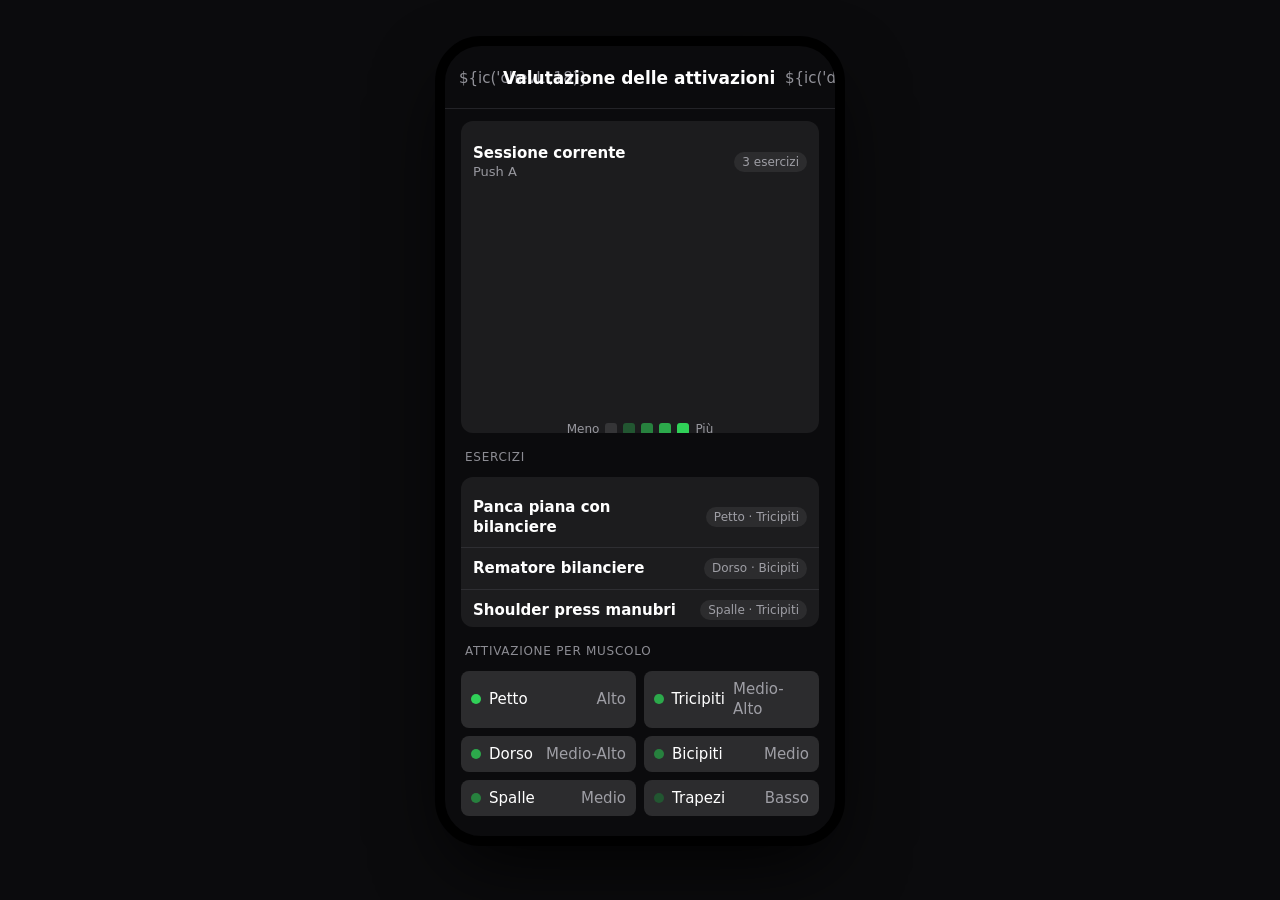
==== activation.html @ 3c0be604 "Workout mocks: openGym 1.4.5 — set vs last time, typo check, film, Ask the Coach, tempo, circuits/AM" ====
<!doctype html>
<html lang="it"><head><meta charset="utf-8"><meta name="viewport" content="width=device-width,initial-scale=1,viewport-fit=cover">
<title>openGym — Valutazione delle attivazioni</title>
<link rel="stylesheet" href="shared.css">
<link rel="stylesheet" href="bodymap-app.css">
<style>
body{background:var(--bg)} 
.frame{position:relative;width:min(410px,100vw);height:min(844px,calc(100dvh - 90px));margin:18px auto;border-radius:46px;border:10px solid #000;box-shadow:0 30px 80px -20px #000;overflow:hidden;background:var(--bg);display:flex;flex-direction:column}
@media (max-width:520px){.frame{width:100vw;height:100dvh;margin:0;border:none;border-radius:0;box-shadow:none}}
.hdr{display:flex;align-items:center;gap:8px;padding:10px 14px 8px;border-bottom:.5px solid var(--sep-op)}
.hdr h1{font-size:17px;margin:0;flex:1}
.screen{flex:1;overflow:auto;padding:12px 16px 20px;display:flex;flex-direction:column;gap:12px}
.card{background:var(--surface);border-radius:var(--r);overflow:hidden}
.pad{padding:12px}
.bodywrap{display:flex;gap:16px;align-items:flex-start;justify-content:center;padding:14px 10px}
.bodywrap .bodymap{gap:16px;--bm-base:color-mix(in srgb,var(--label) 11%,var(--surface))}
.bodywrap .bodymap .bm-v{flex:1;min-width:0;height:auto;max-height:min(42vh,320px)}
.bodywrap .bodymap .bm-ph{height:200px}
.bodywrap .bodymap .bm-sil{fill:color-mix(in srgb,var(--label) 18%,var(--surface));stroke:var(--surface);stroke-width:2.5;stroke-linejoin:round}
.bodywrap .bodymap .bm-m{fill:var(--bm-base);stroke:var(--surface);stroke-width:2.5;stroke-linejoin:round;transition:fill var(--med) var(--ease)}
.bodywrap .bodymap .bm-m.l1{fill:color-mix(in srgb,var(--acc) 32%,var(--bm-base))}
.bodywrap .bodymap .bm-m.l2{fill:color-mix(in srgb,var(--acc) 56%,var(--bm-base))}
.bodywrap .bodymap .bm-m.l3{fill:color-mix(in srgb,var(--acc) 78%,var(--bm-base))}
.bodywrap .bodymap .bm-m.l4{fill:var(--acc)}
.exlist{display:flex;flex-direction:column}
.exrow{display:flex;align-items:center;gap:10px;padding:10px 12px;border-top:.5px solid var(--sep-op)}
.exrow:first-child{border-top:none}
.exrow .name{flex:1;min-width:0;font-weight:600}
.pill{display:inline-flex;align-items:center;gap:4px;padding:2px 8px;border-radius:999px;background:var(--surface-2);color:var(--label-2);font-size:12px}
.grid{display:grid;grid-template-columns:1fr 1fr;gap:8px}
.muscle{display:flex;align-items:center;gap:8px;background:var(--surface-2);border-radius:var(--r-sm);padding:8px 10px}
.muscle .dot{width:10px;height:10px;border-radius:50%}
.muscle .lbl{flex:1}
.muscle .val{color:var(--label-2);font-variant-numeric:tabular-nums}
.l0{background:color-mix(in srgb,var(--label) 11%,var(--surface))}.l1{background:color-mix(in srgb,var(--acc) 32%,var(--surface))}.l2{background:color-mix(in srgb,var(--acc) 56%,var(--surface))}.l3{background:color-mix(in srgb,var(--acc) 78%,var(--surface))}.l4{background:var(--acc)}
.legend{display:flex;align-items:center;gap:6px;justify-content:center;color:var(--label-2);font-size:12px;padding:0 10px 10px}
.legend .c{width:12px;height:12px;border-radius:3px}
.section{font-size:12px;text-transform:uppercase;letter-spacing:.06em;color:var(--label-3);padding:4px 4px 0}
</style>
</head>
<body>
<div class="frame">
  <div class="hdr">
    <button class="ibtn" onclick="location.href='index.html'" aria-label="Back">${ic('chevL',18)}</button>
    <h1>Valutazione delle attivazioni</h1>
    <button class="ibtn" aria-label="Settings">${ic('dots',18)}</button>
  </div>
  <div class="screen">
    <div class="card">
      <div class="pad" style="display:flex;justify-content:space-between;align-items:center">
        <div>
          <div style="font-weight:600">Sessione corrente</div>
          <div class="muted small">Push A</div>
        </div>
        <span class="pill">3 esercizi</span>
      </div>
      <div class="bodywrap">
        <div id="body" class="bodymap"></div>
      </div>
      <div class="legend">
        Meno
        <div class="c l0"></div><div class="c l1"></div><div class="c l2"></div><div class="c l3"></div><div class="c l4"></div>
        Più
      </div>
    </div>
    <div class="section">Esercizi</div>
    <div class="card">
      <div class="exlist">
        <div class="exrow"><span class="name">Panca piana con bilanciere</span><span class="pill">Petto · Tricipiti</span></div>
        <div class="exrow"><span class="name">Rematore bilanciere</span><span class="pill">Dorso · Bicipiti</span></div>
        <div class="exrow"><span class="name">Shoulder press manubri</span><span class="pill">Spalle · Tricipiti</span></div>
      </div>
    </div>
    <div class="section">Attivazione per muscolo</div>
    <div class="grid">
      <div class="muscle"><span class="dot l4"></span><span class="lbl">Petto</span><span class="val">Alto</span></div>
      <div class="muscle"><span class="dot l3"></span><span class="lbl">Tricipiti</span><span class="val">Medio-Alto</span></div>
      <div class="muscle"><span class="dot l3"></span><span class="lbl">Dorso</span><span class="val">Medio-Alto</span></div>
      <div class="muscle"><span class="dot l2"></span><span class="lbl">Bicipiti</span><span class="val">Medio</span></div>
      <div class="muscle"><span class="dot l2"></span><span class="lbl">Spalle</span><span class="val">Medio</span></div>
      <div class="muscle"><span class="dot l1"></span><span class="lbl">Trapezi</span><span class="val">Basso</span></div>
    </div>
  </div>
</div>
<script src="bodypaths.js"></script>
<script src="shared.js"></script>
<script>
const MUSCLES=['trapezius','deltoids','chest','upper-back','serratus','biceps','triceps','forearm','abs','obliques','lower-back','gluteal','quadriceps','hamstring','adductors','hip-flexors','calves','tibialis'];
const INERT=['head','hair','neck','hands','feet','knees','ankles'];
const levels={chest:4,triceps:3,'upper-back':3,biceps:2,deltoids:2,trapezius:1};
const paths=window.BODYPATHS;
const g=paths&&(paths.male||paths[Object.keys(paths)[0]]);
function view(v){
  let out=`<svg class="bm-v" viewBox="${v.vb}" preserveAspectRatio="xMidYMid meet" role="img">`;
  INERT.forEach(slug=>{(v.p&&v.p[slug]||[]).forEach(d=>{out+=`<path class="bm-sil" d="${d}"/>`;});});
  MUSCLES.forEach(slug=>{(v.p&&v.p[slug]||[]).forEach(d=>{const lv=levels[slug]||0;out+=`<path class="bm-m l${lv}" d="${d}"/>`;});});
  out+=`</svg>`;
  return out;
}
$('#body').innerHTML=g?(view(g.front)+view(g.back)):'<div class="bm-ph"></div>';
</script>
</body></html>
---- shared.css ----
:root{
  --bg:#0b0b0d;                     
  --bg-el:#131316;
  --surface:#1c1c1e; --surface-2:#2c2c2e; --surface-3:#3a3a3c;
  --label:#fff; --label-2:rgba(235,235,245,.60); --label-3:rgba(235,235,245,.58); --label-4:rgba(235,235,245,.18);
  --sep:rgba(84,84,88,.60); --sep-op:rgba(84,84,88,.34);
  --blue:#0a84ff; --green:#30d158; --red:#ff453a; --orange:#ff9f0a; --yellow:#ffd60a;
  --acc:var(--green); --acc-2:#248a3d; --purple:#bf5af2; --on-acc:#000;
  --acc-soft:color-mix(in srgb,var(--acc) 13%,transparent);
  --acc-line:color-mix(in srgb,var(--acc) 38%,transparent);
  --r-sm:8px; --r:12px; --r-lg:16px; --r-xl:22px; --r-card:14px;
  --ease:cubic-bezier(.32,.72,0,1); --fast:140ms; --med:220ms;
  
  --fs-label:12px; --fs-body:15px; --fs-title:20px; --fs-display:32px;
}
*{box-sizing:border-box;margin:0;padding:0}
html,body{height:100%}
body{background:#050506;color:var(--label);font:15px/1.35 -apple-system,BlinkMacSystemFont,"SF Pro Text",Inter,system-ui,sans-serif;
  -webkit-font-smoothing:antialiased;min-height:100vh;display:flex;flex-direction:column;align-items:center;gap:14px;padding:18px 16px}
button{font:inherit;color:inherit;background:none;border:0;cursor:pointer;-webkit-tap-highlight-color:transparent}
input{font:inherit;color:inherit}
.ic{display:block;flex:none}

.num,.tnum,.sethead,.wsub,.rest-t,.plateline,.cnt,.seg-lbl,.kg{font-variant-numeric:tabular-nums}


.top{display:flex;gap:6px;flex-wrap:wrap;justify-content:center}
.top a{padding:7px 14px;border-radius:99px;background:#1a1a1d;color:#a0a0a8;text-decoration:none;font-size:13px;font-weight:500}
.top a.on{background:var(--acc);color:var(--on-acc)}
.row{display:flex;gap:28px;align-items:flex-start;justify-content:center;width:100%}
.aside{width:310px;color:#b5b5bd;font-size:13px;line-height:1.45;display:flex;flex-direction:column;gap:14px;position:sticky;top:18px}
.aside h3{color:#fff;font-size:14px;font-weight:600}
.aside ul{padding-left:16px;display:flex;flex-direction:column;gap:6px}
.aside b{color:#fff;font-weight:600}
.aside .ctl{display:flex;flex-direction:column;gap:8px;background:#121214;border-radius:12px;padding:12px}
.aside label{display:flex;justify-content:space-between;align-items:center;gap:10px}
.aside select,.aside .abtn{background:#26262a;color:#fff;border:0;border-radius:8px;padding:6px 8px;font-size:13px}
.aside .abtn{cursor:pointer}
@media(max-width:900px){.aside{display:none}}
@media(max-width:520px){body{padding:0;gap:0}.top{display:none}.phone{border:0!important;border-radius:0!important;width:100vw!important;height:100dvh!important}}


.phone{position:relative;width:410px;height:min(844px,calc(100vh - 90px));min-height:600px;background:var(--bg);
  border:10px solid #1a1a1d;border-radius:46px;overflow:hidden;display:flex;flex-direction:column;isolation:isolate;
  box-shadow:0 30px 80px -20px #000;--tab-h:0px;--rest-h:0px}
.screen{flex:1;overflow-y:auto;overflow-x:hidden;padding:0 16px calc(var(--rest-h) + 20px);scrollbar-width:none;scroll-behavior:smooth}
.screen::-webkit-scrollbar{display:none}


.whdr{position:sticky;top:0;z-index:6;margin:0 -16px;padding:12px 16px 0;background:color-mix(in srgb,var(--bg) 84%,transparent);
  -webkit-backdrop-filter:blur(20px);backdrop-filter:blur(20px)}
.whdr-row{display:flex;align-items:center;gap:10px}
.wt{font-size:var(--fs-title);font-weight:600;letter-spacing:-.02em}
.wsub{font-size:var(--fs-label);color:var(--label-2);margin-top:1px}
.ibtn{width:44px;height:44px;border-radius:50%;display:grid;place-items:center;color:var(--label-2);margin-left:auto;margin-right:-8px}
.ibtn:hover{background:var(--surface)}
.wprog{height:3px;background:var(--surface-3);margin:8px -16px 0;overflow:hidden}
.wprog i{display:block;height:100%;background:var(--acc);transition:width var(--med) var(--ease)}
.menu{position:absolute;top:58px;right:12px;z-index:30;background:var(--surface-2);border-radius:var(--r);padding:6px;min-width:190px;box-shadow:0 14px 40px -8px #000}
.menu[hidden]{display:none}
.menu .mh{font-size:11px;color:var(--label-2);text-transform:uppercase;letter-spacing:.06em;padding:8px 10px 4px}
.menu a{display:flex;justify-content:space-between;align-items:center;gap:12px;padding:11px 10px;border-radius:8px;color:var(--label);text-decoration:none;font-size:15px}
.menu a:hover{background:var(--surface-3)}.menu a.on{color:var(--acc)}


.btn{height:46px;padding:0 16px;border-radius:var(--r);background:var(--surface-2);font-weight:600;display:inline-flex;align-items:center;justify-content:center;gap:8px;
  transition:transform var(--fast) var(--ease),background var(--fast)}
.btn.primary{background:var(--acc);color:var(--on-acc)}
.btn.ghost{background:transparent;color:var(--label-2)}
.btn[disabled]{opacity:.4;pointer-events:none}

.btn:active,.chip:active,.chk:active,.rbtn:active,.ibtn:active,.seg:active{transform:scale(.98)}
:focus-visible{outline:2px solid var(--acc);outline-offset:2px;border-radius:6px}
.chip{display:inline-flex;align-items:center;height:24px;padding:0 9px;border-radius:99px;background:var(--surface-2);color:var(--label-2);font-size:var(--fs-label)}
.muted{color:var(--label-2)}.small{font-size:13px}

.stp{display:flex;align-items:center;background:var(--surface-2);border-radius:var(--r-sm);height:40px;min-width:0}
.stp button{width:30px;height:40px;display:grid;place-items:center;color:var(--label);position:relative;flex:none;border-radius:var(--r-sm)}
.stp button::before{content:"";position:absolute;inset:-6px -2px}               
.stp button:active{background:var(--surface-3)}
.stp .num{flex:1;min-width:0;width:100%;height:100%;text-align:center;background:none;border:0;outline:0;font-size:17px;font-weight:600;letter-spacing:-.012em;
  -moz-appearance:textfield;appearance:textfield}
.stp .num::-webkit-inner-spin-button{display:none}
.stp .num:focus{background:var(--surface-3);border-radius:4px}
.stp .num::placeholder{color:var(--label-2)}
.stp.w{flex:1.4}.stp.r{flex:1}


.sethead{display:flex;gap:6px;padding:0 6px 4px;font-size:11px;color:var(--label-3);text-transform:uppercase;letter-spacing:.06em}
.sethead .n{width:26px;flex:none}.sethead .w{flex:1.9}.sethead .r{flex:1}.sethead .c{width:36px;flex:none}
.setrow{display:flex;align-items:center;gap:6px;padding:6px;border-radius:var(--r-sm);position:relative}
.setrow .n{width:26px;height:26px;border-radius:50%;display:grid;place-items:center;flex:none;font-size:12px;font-weight:600;background:var(--surface-2);color:var(--label-2);
  transition:background var(--med) var(--ease),color var(--med) var(--ease)}
.setrow.wu .n{color:var(--orange)}
.setrow.is-next{background:var(--acc-soft)}
.setrow.done .n{background:var(--acc-soft);color:var(--acc)}
.setrow.done .stp{background:transparent}
.setrow.done .stp button{opacity:.7}
.chk{width:44px;height:44px;flex:none;border-radius:12px;border:1.5px solid var(--label-4);display:grid;place-items:center;color:transparent;
  transition:background var(--fast),border-color var(--fast),transform var(--fast) var(--ease)}
.setrow.done .chk{background:var(--acc-soft);border-color:transparent;color:var(--acc)}
.chk.pop svg{animation:pop 180ms var(--ease)}
@keyframes pop{from{transform:scale(.4)}to{transform:scale(1)}}
.card{background:var(--surface);border-radius:var(--r-card);padding:10px 0 6px}

.plateline{font-size:13px;color:var(--label-2);display:flex;flex-wrap:wrap;gap:4px 10px;align-items:center}
.plateline .moves{color:var(--acc)}
.note{display:flex;gap:8px;align-items:flex-start;font-size:13px;color:var(--label-2);text-wrap:pretty}
.note svg{margin-top:1px}.note.pin{color:var(--yellow)}
.ex-name{font-size:var(--fs-title);font-weight:600;letter-spacing:-.02em;text-wrap:balance}   
.tags{display:flex;gap:6px;flex-wrap:wrap}
.ss-hd{display:flex;align-items:center;gap:6px;color:var(--acc);font-size:var(--fs-label);font-weight:600;text-transform:uppercase;letter-spacing:.06em}
.round-sum{display:flex;align-items:center;gap:8px;width:100%;padding:8px 6px;font-size:14px;color:var(--label-2);text-align:left}
.round-sum .n{width:26px;height:26px;border-radius:50%;display:grid;place-items:center;font-size:12px;font-weight:600;background:var(--surface-2);color:var(--label-3)}
.round-sum.done .n{background:var(--acc-soft);color:var(--acc)}
.round-sum .v{margin-left:auto;font-variant-numeric:tabular-nums}


.rest{position:absolute;left:8px;right:8px;bottom:calc(var(--tab-h) + 8px);z-index:20;background:var(--surface-2);border-radius:var(--r-lg);
  box-shadow:0 12px 36px -8px #000, inset 0 0 0 .5px var(--sep);display:flex;flex-direction:column;max-height:45%;animation:up var(--med) var(--ease)}
.rest[hidden]{display:none}
@keyframes up{from{transform:translateY(16px);opacity:0}}
.rest-handle{height:22px;display:grid;place-items:center;flex:none}
.rest-handle span{width:36px;height:4px;border-radius:2px;background:var(--label-4)}
.rest-detail{display:none;padding:0 14px 10px;overflow-y:auto;font-size:14px;flex-direction:column;gap:6px}
.rest.open .rest-detail{display:flex}
.rest-detail .rd-k{font-size:11px;color:var(--label-3);text-transform:uppercase;letter-spacing:.06em}
.rest-detail .rd-t{font-size:16px;font-weight:600;text-wrap:balance}.rest-detail .rd-t span{color:var(--label-2);font-weight:400}
.rest-detail .rd-v{font-size:26px;font-weight:600;letter-spacing:-.02em;font-variant-numeric:tabular-nums}
.rest-main{display:flex;align-items:center;gap:8px;padding:0 10px 10px 14px;flex:none}
.rest-t{display:flex;flex-direction:column;min-width:52px}.rest-t b{font-size:22px;font-weight:600;letter-spacing:-.02em;line-height:1.1}.rest-t small{font-size:11px;color:var(--label-2)}
.rest-prog{flex:1;height:4px;border-radius:2px;background:var(--surface-3);overflow:hidden;min-width:20px}.rest-prog i{display:block;height:100%;background:var(--acc);transition:width 1s linear}
.rbtn{min-width:40px;height:36px;padding:0 9px;border-radius:10px;background:var(--surface-3);font-size:13px;font-weight:600;display:grid;place-items:center}
.rbtn.pri{background:var(--acc);color:var(--on-acc)}
.rest.ready .rest-t b{color:var(--acc)}

@media(prefers-reduced-motion:reduce){
  *,*::before,*::after{animation-duration:.01ms!important;transition-duration:.01ms!important;scroll-behavior:auto!important}
}


.sethead .e{text-align:center}
.setrow .stp:not(.effcell-stp) button{width:24px}
.eff .stp.w{flex:1.2}.eff .stp.r{flex:1}.eff .stp:not(.effcell-stp) button{width:22px}.eff .stp .num{font-size:15px}

.effcell{flex:1 1 0;min-width:0;box-sizing:border-box;height:44px;border-radius:10px;background:var(--surface-2);border:1.5px solid transparent;color:var(--label);font-size:15px;font-weight:600;
  letter-spacing:-.01em;font-variant-numeric:tabular-nums;white-space:nowrap;line-height:1;display:flex;align-items:center;justify-content:center;transition:background var(--fast),transform var(--fast),border-color var(--fast)}
.effcell:active{transform:scale(.94)}
.effcell.is-empty{color:var(--label-2);font-weight:500;font-size:12px;letter-spacing:.02em}
.effcell.ph{visibility:hidden}
.setrow .stp.effcell-stp{height:44px}
.effcell-stp button{color:inherit}
.effcell-stp>button[data-act]:not(.val),.effcell-stp>button[data-d]{width:20px;height:44px;opacity:.85;flex:0 1 auto;min-width:14px}
.effcell-stp .val{flex:1;min-width:26px;display:flex;align-items:center;justify-content:center;font-size:15px;font-weight:600;letter-spacing:-.01em;font-variant-numeric:tabular-nums;line-height:1;align-self:stretch;color:inherit;width:auto}
.effcell-stp .val:active{background:var(--surface-3)}
.effcell-stp.plain .val{width:100%}
.effcell-stp .val .num{width:100%;font-size:17px;font-weight:600;color:inherit;text-align:center}
.effcell-stp .val .num::placeholder{color:var(--label-2);font-weight:500}


.mback{position:absolute;inset:0;z-index:50;background:rgba(0,0,0,.4);-webkit-backdrop-filter:blur(2px);backdrop-filter:blur(2px);animation:fade .2s}
@keyframes fade{from{opacity:0}}
.sheet{position:absolute;inset-inline:0;bottom:0;background:var(--bg-el);border-radius:var(--r-xl) var(--r-xl) 0 0;padding:8px 18px 20px;max-height:90%;overflow-y:auto;animation:sheetup .34s var(--ease)}
@keyframes sheetup{from{transform:translateY(100%)}}
.sheet .grab{width:36px;height:5px;border-radius:99px;background:var(--label-4);margin:6px auto 14px}
.sheet h3{font-size:20px;font-weight:600;letter-spacing:-.021em;margin-bottom:14px}
.list{display:flex;flex-direction:column;gap:8px}
.item{display:flex;align-items:center;gap:12px;background:var(--surface);border-radius:var(--r-card);padding:10px 12px;min-height:60px;width:100%;text-align:start;cursor:pointer;transition:background var(--fast)}
.item:active{background:var(--surface-2)}
.item .tt{font-size:16px;line-height:1.25;letter-spacing:-.009em}.grow{flex:1;min-width:0}
.lrow-i{width:29px;height:29px;border-radius:7px;flex:none;display:flex;align-items:center;justify-content:center;background:var(--tint,var(--acc));color:#fff}
.menu-list .menu-item{min-height:52px;padding:8px 12px}
.menu-list .menu-item .lrow-i{width:32px;height:32px;font-size:16px;background:var(--surface-2);color:var(--label)}
.menu-list .menu-item.disabled{opacity:.4;pointer-events:none}
.menu-on{color:transparent;flex:none}.menu-on.is-on{color:var(--acc)}
.effpick.menu-list .menu-item .effpick-n{background:color-mix(in srgb,var(--bc) 24%,var(--surface-2));color:color-mix(in srgb,var(--bc) 55%,#fff);font-size:13px;font-weight:600;letter-spacing:-.02em;font-variant-numeric:tabular-nums}
.effpick .menu-item.on{background:color-mix(in srgb,var(--bc) 14%,var(--surface))}
.effpick .menu-on.is-on{color:var(--bc)}
.effpick .effpick-free{padding-inline-end:8px}.effpick .effpick-free .stp{flex:none;width:148px}
.input{width:100%;background:var(--surface);border:0;border-radius:var(--r);padding:12px;color:var(--label);font:inherit;font-size:16px;resize:none;outline:0}
.input:focus{box-shadow:inset 0 0 0 1.5px var(--acc)}
.searchbox{display:flex;align-items:center;gap:8px;background:var(--surface);border-radius:var(--r);padding-left:12px;margin-bottom:10px;color:var(--label-3)}.searchbox .input{background:none}
.plus-b{width:32px;height:32px;border-radius:50%;background:var(--acc-soft);color:var(--acc);display:grid;place-items:center;flex:none}
.btn.tinted{background:var(--acc-soft);color:var(--acc)}
.snote{display:flex;gap:8px;align-items:flex-start;width:100%;text-align:start;margin:10px 0 0;padding:10px 12px;border-radius:var(--r);background:var(--surface);color:var(--label-2);font-size:14px;text-wrap:pretty}
.snote svg{margin-top:2px;color:var(--acc)}
.effcell-stp{border:1.5px solid transparent;border-radius:10px}

.nav{display:flex;gap:8px}.nav .btn:first-child{flex:1}.nav .btn:last-child{flex:2}
.fin{display:flex;flex-direction:column;align-items:center;gap:4px}.fin .btn{width:100%}.fin small{color:var(--label-2);font-size:var(--fs-label)}


.exmedia{position:relative;border-radius:var(--r-lg);overflow:hidden;background:var(--surface-2);color:var(--label-3);height:320px;display:grid;place-items:center;cursor:pointer;flex:none}
.exmedia.compact{height:120px}.exmedia.mini{height:84px}.exmedia.compact .gifhint{display:none}   
.ssmedia{display:grid;grid-auto-flow:column;grid-auto-columns:1fr;gap:8px}
.exmedia .mfig{animation:mv 1.6s ease-in-out infinite alternate}.exmedia.paused .mfig{animation-play-state:paused}
@keyframes mv{from{transform:translateY(3px) rotate(-2deg)}to{transform:translateY(-3px) rotate(2deg)}}
.exmedia .gifhint,.exmedia .giftoggle{position:absolute;bottom:9px;display:inline-flex;align-items:center;gap:4px;background:rgba(0,0,0,.72);color:#fff;border-radius:99px;padding:5px 11px;font-size:12px;font-weight:500}
.exmedia .gifhint{inset-inline-end:9px}.exmedia .giftoggle{inset-inline-start:9px}.exmedia.mini .giftoggle{bottom:auto;top:50%;transform:translateY(-50%)}


.xbar{display:flex;gap:8px;align-items:center}.xbar .grow{flex:1}
.xbar .btn{height:40px;font-size:14px;padding:0 12px}.xbar .btn.sq{width:40px;padding:0;flex:none}.xbar .btn.nx{flex:1;min-width:0}.xbar .btn.xs{flex:none}
.fin .btn{height:36px;font-size:14px;font-weight:500}.fin .btn.primary{height:44px;font-weight:600}
#view>.xbar:first-child{margin-top:10px}

.rest-detail .rd-row{display:flex;flex-direction:column;gap:2px;padding:8px 0;border-top:.5px solid var(--sep-op)}
.rest-detail .rd-row.dn{opacity:.55}.rest-detail .rd-row .rd-t svg{display:inline;vertical-align:-2px;color:var(--acc)}
.rest-detail .rd-v.sm{font-size:20px}


.rgrp+.rgrp{margin-top:4px}
.rhd{display:flex;align-items:center;gap:8px;width:100%;min-height:44px;padding:0 6px;text-align:left;color:var(--label-2);border-radius:var(--r-sm)}
.rhd .n{width:26px;height:26px;border-radius:50%;display:grid;place-items:center;font-size:12px;font-weight:600;background:var(--surface-2);color:var(--label-2);flex:none;font-variant-numeric:tabular-nums}
.rgrp.done .rhd .n{background:var(--acc-soft);color:var(--acc)}.rgrp.cur .rhd .n{background:var(--acc-soft);color:var(--acc)}
.rt{font-size:15px}.rgrp.cur .rt{color:var(--label);font-weight:600}
.rs{flex:1;text-align:right;font-size:13px;white-space:nowrap;overflow:hidden;text-overflow:ellipsis}
.rgrp.fut:not(.open) .rhd{opacity:.6}
.rname{font-size:12px;font-weight:600;color:var(--label-2);padding:6px 6px 0}.rname span{font-weight:400;color:var(--label-3)}
.rbody{padding-bottom:4px}


.setrow .stp .num{color:var(--label-2)}
.setrow.is-next .stp .num{color:var(--label);font-weight:600}
.setrow:not(.is-next) .effcell-stp{opacity:.65}
.setrow:not(.is-next) .effcell.is-empty{opacity:.7}



.kv{display:grid;grid-template-columns:96px 1fr;gap:8px}.kv>:first-child{color:var(--label);font-weight:600}.kv>:last-child{font-variant-numeric:tabular-nums}
.plan{display:flex;flex-direction:column;gap:6px;min-width:0}.prow{display:flex;align-items:center;gap:8px;min-width:0}
.pchip{display:flex;align-items:center;justify-content:space-between;gap:8px;width:100%;min-height:40px;padding:0 12px;border-radius:var(--r);background:var(--surface);color:var(--label);font-size:14px;font-variant-numeric:tabular-nums;text-align:left;min-width:0}
.pctx,.pdet{display:grid;gap:8px;padding:2px 6px 6px;font-size:14px}.pdet{padding-top:0}
.plink{display:inline-flex;align-items:center;gap:4px;color:var(--acc);font-size:13px;font-weight:600;min-height:32px;justify-self:start}
.how p{margin:4px 0 0;color:var(--label)}
.pchips{color:var(--label);font-size:14px;margin:2px 0 10px}
.ss-ord{display:flex;flex-direction:column;gap:6px;padding:4px 0 6px}.ss-rest{padding:0 6px}.ss-rest .rchip{display:inline-flex;align-items:center;gap:6px;min-height:32px;padding:0 10px;border-radius:var(--r);background:var(--surface);color:var(--label);font-size:13px;font-variant-numeric:tabular-nums}.ss-rest .ic{color:var(--label-2)}
.plan.ss .pchip{width:auto;flex:none;max-width:70%;min-height:32px;padding:0 10px;font-size:13px}
.plan.ss .L{width:18px;height:18px;border-radius:50%;background:var(--surface-2);color:var(--label);display:grid;place-items:center;font-size:11px;font-weight:700;flex:none;margin-left:6px}
.plan.ss .nm{min-width:0;white-space:nowrap;overflow:hidden;text-overflow:ellipsis;font-size:14px;color:var(--label)}
.sctl{padding:4px 6px 2px}.sctl .L{width:18px;height:18px;border-radius:50%;background:var(--surface-2);color:var(--label);display:grid;place-items:center;font-size:11px;font-weight:700;flex:none;margin:0 6px 0 0}.sbtns{display:flex;align-items:center;flex-wrap:wrap;gap:2px}
.btn.sm{height:32px;padding:0 10px;font-size:12px;font-weight:500;gap:5px;background:none;color:var(--label-3)}.btn.sm:active{background:var(--surface-2)}.sctl.cur .btn.sm{color:var(--acc)}   
.setrow button.n{cursor:pointer}
.subrow{display:flex;align-items:center;gap:6px;padding:3px 6px 3px 40px}.subn{font-size:11px;color:var(--label-3);flex:none;width:46px}
.subrow .stp.mini{flex:1;height:32px;min-width:0}.subrow .stp.mini+.stp.mini{flex:.8}.stp.mini button{width:26px;height:32px}.stp.mini .num{font-size:14px}
.subrow .dim{flex:1;font-size:12px;color:var(--label-3)}.sx{width:30px;height:30px;border-radius:50%;display:grid;place-items:center;flex:none;color:var(--label-2)}.sx:active{background:var(--surface-2)}


.setrow .more{width:28px;height:36px;flex:none;display:grid;place-items:center;color:var(--label);margin-left:-2px;border-radius:var(--r-sm)}.setrow .more:active{background:var(--surface-2)}
.sethead .m{width:28px;flex:none;margin-left:-2px}


.setrow .effcell,.setrow .stp.effcell-stp{flex:0 0 38px;width:38px;font-size:13px}.setrow .effcell-stp .val,.setrow .effcell-stp .val .num{font-size:13px}.setrow .effcell.is-empty{font-size:11px}.sethead .e{flex:0 0 38px;width:38px}

.exmedia .giftoggle{width:32px;height:32px;padding:0;justify-content:center}


.setrow,.sethead,.subrow,.rhd{margin-inline:-6px}


.subrow .stp .num{color:var(--label-2)}.subrow.on .stp .num{color:var(--label);font-weight:700}
.subrow:not(.on) .stp button,.subrow:not(.on) .sx{opacity:.7}


.setrow .chk{width:36px;height:36px;border-radius:10px}
.setrow .stp.w{flex:1.9}.eff .setrow .stp.w,.eff .sethead .w{flex:1.7}


.find{font-size:12px;color:var(--yellow);margin:0 0 4px 34px}
.ptag{flex:none;font-size:12px;font-weight:600;color:var(--yellow);padding:0 4px;white-space:nowrap}
.pnote{font-size:13px;color:var(--label)}
.kvbtn{display:inline-flex;align-items:center;gap:6px;text-align:left;color:var(--label);font-variant-numeric:tabular-nums;min-height:28px}
.kvbtn .ic{color:var(--label-2);flex:none}


.pchip{padding-block:6px;line-height:1.3}
.chd .pchip span{white-space:nowrap;overflow:hidden;text-overflow:ellipsis}


.setgo{width:36px;height:36px;border-radius:10px;flex:none;display:grid;place-items:center;background:var(--acc-soft);color:var(--acc)}
.sethead .g{width:36px;flex:none}.sethead .sdh{width:18px;flex:none;margin-right:-2px}
.setrow.sidewrap{align-items:center}.side-rows{flex:1;min-width:0;display:flex;flex-direction:column;gap:4px}
.srow{display:flex;align-items:center;gap:6px;min-width:0}.srow .sd{width:18px;flex:none;text-align:center;font-size:12px;font-weight:700;color:var(--label-2)}
.srow.done .chk{background:var(--acc-soft);border-color:transparent;color:var(--acc)}.srow.done .stp button{opacity:.7}
.ptag.ok{color:var(--acc)}.pnote.acc{color:var(--acc);font-weight:600}

.sidegrp{display:flex;flex-direction:column;gap:6px;padding:8px 10px;border-radius:var(--r);background:var(--surface)}.sdl{font-size:12px;font-weight:600;color:var(--label-2);text-transform:uppercase;letter-spacing:.06em}


.rhd .rt{display:inline-flex;align-items:center;gap:6px}.rgrp.done .rhd .rt{color:var(--acc)}

.setrow.wu{background:color-mix(in srgb,var(--orange) 5%,transparent)}
.setrow.wu.is-next{background:color-mix(in srgb,var(--orange) 10%,transparent)}
.setrow.wu.done .chk{background:color-mix(in srgb,var(--orange) 16%,transparent);border-color:transparent;color:var(--orange)}
.setrow.wu.done .n{background:color-mix(in srgb,var(--orange) 16%,transparent);color:var(--orange)}
.setrow.wu .n{background:color-mix(in srgb,var(--orange) 18%,transparent);color:var(--orange)}
.setrow.wu.is-next .stp .num{color:var(--orange)}


.fpill{margin-left:auto;height:34px;padding:0 14px;border-radius:99px;background:var(--acc);color:var(--on-acc);font-weight:600;font-size:15px}.fpill+.ibtn{margin-left:0}
.menu button{display:flex;align-items:center;gap:10px;width:100%;padding:11px 10px;border-radius:8px;font-size:15px;color:var(--label);text-align:left}.menu button:hover{background:var(--surface-3)}.menu button.dng{color:var(--red,#ff453a)}
.menu .mh{border-top:.5px solid var(--sep-op);margin-top:4px}
button.rest-t{text-align:left}
.wsh{display:flex;align-items:center;justify-content:space-between;margin-bottom:6px}.wsh h3{margin:0}
.wlist{display:flex;flex-direction:column}.wrow{display:flex;align-items:center;gap:10px;min-height:52px;padding:6px 0;border-top:.5px solid var(--sep-op)}.wrow:first-child{border-top:0}.wrow .tt{font-size:16px}
.sw{width:51px;height:31px;border-radius:99px;background:var(--surface-3);position:relative;flex:none;transition:background var(--fast)}.sw::after{content:"";position:absolute;top:2px;left:2px;width:27px;height:27px;border-radius:50%;background:#fff;transition:transform var(--fast)}
.sw.on{background:var(--acc)}.sw.on::after{transform:translateX(20px)}
.sgm{display:flex;background:var(--surface-2);border-radius:9px;padding:2px;flex:none}.sgm button{min-height:30px;padding:0 10px;border-radius:7px;font-size:13px;color:var(--label-2)}.sgm button.on{background:var(--surface-3);color:var(--label);font-weight:600}
.menu-item.danger .tt,.menu-item.danger .lrow-i{color:var(--red)}
.wheel{position:relative;display:flex;justify-content:center;align-items:center;gap:6px;padding:8px 0}.wheel b{font-size:28px;font-weight:600}
.wband{position:absolute;left:0;right:0;top:50%;height:44px;margin-top:-22px;border-radius:10px;background:var(--surface-2);pointer-events:none}
.wcol{position:relative;z-index:1;height:220px;width:84px;overflow-y:auto;scroll-snap-type:y mandatory;scrollbar-width:none;font-size:24px;font-variant-numeric:tabular-nums;text-align:center;-webkit-mask:linear-gradient(#0000,#000 30%,#000 70%,#0000);mask:linear-gradient(#0000,#000 30%,#000 70%,#0000)}
.wcol::-webkit-scrollbar{display:none}.wcol div{height:44px;line-height:44px;scroll-snap-align:center}.wcol i{display:block;height:88px}
.wsh .btn{background:none;color:var(--acc);font-weight:600;font-size:17px}


:root{--oop-lo:var(--orange);--oop-hi:var(--blue)}
.oop-vh{position:absolute;width:1px;height:1px;overflow:hidden;clip:rect(0 0 0 0);white-space:nowrap}
.stp,.nb{position:relative}
.oopline{display:flex;flex-wrap:wrap;gap:6px;margin:0 0 6px 6px}
.oopc{position:relative;display:inline-flex;align-items:center;gap:3px;height:22px;padding:0 8px 0 5px;border-radius:99px;font-size:12px;font-weight:600;font-variant-numeric:tabular-nums}
.oopc.lo{color:var(--oop-lo);background:color-mix(in srgb,var(--oop-lo) 16%,transparent)}
.oopc.hi{color:var(--oop-hi);background:color-mix(in srgb,var(--oop-hi) 18%,transparent)}

.stp.oop.lo,.nb.oop.lo{box-shadow:inset 0 0 0 1.5px var(--oop-lo);background:color-mix(in srgb,var(--oop-lo) 8%,var(--surface-2))}
.stp.oop.hi,.nb.oop.hi{box-shadow:inset 0 0 0 1.5px var(--oop-hi);background:color-mix(in srgb,var(--oop-hi) 9%,var(--surface-2))}
.oopb{position:absolute;top:-7px;right:-4px;z-index:2;height:16px;padding:0 5px 0 3px;border-radius:99px;display:inline-flex;align-items:center;gap:1px;font:700 10px/16px -apple-system,system-ui,sans-serif;font-style:normal;font-variant-numeric:tabular-nums;white-space:nowrap;box-shadow:0 0 0 2px var(--bg);pointer-events:none}
.oopb.lo,.oopb.hi{background:color-mix(in srgb,var(--oop) 28%,var(--surface-3));color:color-mix(in srgb,var(--oop) 60%,#fff)}.oopb.lo{--oop:var(--oop-lo)}.oopb.hi{--oop:var(--oop-hi)}

.oopp{position:relative;flex:none;display:inline-flex;align-items:center;gap:4px;height:26px;padding:0 10px 0 7px;border-radius:99px;font-size:12px;font-weight:600;font-variant-numeric:tabular-nums;background:var(--surface-2);color:var(--label);white-space:nowrap}
.oopp::before{content:"";position:absolute;inset:-9px -2px}
.oopp .ic{color:var(--oop-lo)}.oopp.hi .ic{color:var(--oop-hi)}
.nb.oop{border-radius:12px}
.prest{display:inline-flex;align-items:center;gap:3px;vertical-align:-2px}.prest .ic{color:var(--label-2)}
.exh{display:flex;align-items:flex-start;justify-content:space-between;gap:8px}.exh>div,.exh>.ex-name{min-width:0}
.wesgm{display:flex}.wesgm button{flex:1;min-height:38px;font-size:15px}.wecfg+.wecfg{margin-top:18px;padding-top:14px;border-top:.5px solid var(--sep-op)}
.sethead .w,.sethead .r{white-space:nowrap;overflow:hidden;text-overflow:ellipsis;min-width:0}


.infob{position:relative;display:inline-grid;place-items:center;width:28px;height:28px;margin-inline-start:4px;vertical-align:-6px;border-radius:50%;color:var(--label-2)}
.infob::before{content:"";position:absolute;inset:-8px}.infob:active{background:var(--surface-2)}
.uhd .infob{margin:0;flex:none;width:36px;height:36px;vertical-align:baseline}
.eqrow{display:flex;margin:6px 0 2px}.eqchip{display:inline-flex;align-items:center;gap:6px;height:26px;padding:0 11px 0 9px;border-radius:99px;background:var(--surface-2);color:var(--label);font-size:13px;font-weight:500}.eqchip .ic{color:var(--label-2)}
.plan.ss .nm small{display:block;font-size:12px;font-weight:400;color:var(--label-2);line-height:1.2}.plan.ss .infob{margin:0;flex:none}
.sec{font-size:12px;text-transform:uppercase;letter-spacing:.06em;color:var(--label-3);font-weight:600;margin:20px 0 8px}
.tag{display:inline-flex;align-items:center;gap:5px;height:26px;padding:0 10px;border-radius:99px;background:var(--surface-2);color:var(--label-2);font-size:13px}.tag.acc{background:var(--acc-soft);color:var(--acc)}
.exnote{font-size:14px;color:var(--label-2);margin:6px 0}
.steps-list{margin:0;padding-inline-start:20px;display:flex;flex-direction:column;gap:8px;font-size:14px;color:var(--label);line-height:1.4}
.fav-btn.on .ic{fill:var(--yellow);color:var(--yellow)}
.rm2{display:flex;gap:10px}.rmc{flex:1;display:flex;flex-direction:column;gap:4px}.rmc .stp{width:100%}.rmv{flex:1;text-align:center;font-size:17px;font-weight:600}
#exi .kv{display:flex;justify-content:space-between;font-size:14px}
.plan.ss .nm{flex:0 1 auto}.plan.ss .infob{margin-inline-end:auto}
.rmv{display:grid;place-items:center}


.chips{position:relative;display:flex;gap:6px;margin:0 -16px;padding:7px 16px 8px;overflow-x:auto;overscroll-behavior-x:contain;scrollbar-width:none;
  -webkit-mask-image:linear-gradient(90deg,transparent,#000 14px,#000 calc(100% - 14px),transparent);mask-image:linear-gradient(90deg,transparent,#000 14px,#000 calc(100% - 14px),transparent)}
.chips::-webkit-scrollbar{display:none}.chips[hidden]{display:none}
.wchip{flex:none;position:relative;display:inline-flex;align-items:center;justify-content:center;gap:3px;min-width:32px;height:32px;padding:0 10px;border-radius:99px;
  font-size:14px;font-weight:600;font-variant-numeric:tabular-nums;color:var(--label-2);background:var(--surface);
  transition:background var(--fast),color var(--fast),box-shadow var(--fast),transform var(--fast) var(--ease)}
.wchip::before{content:"";position:absolute;inset:-6px -3px}
.wchip:active{transform:scale(.94)}
.wchip .ic{opacity:.8}
.wchip.partial{color:var(--label);background:linear-gradient(90deg,color-mix(in srgb,var(--acc) 26%,var(--surface)) var(--p),var(--surface) var(--p))}
.wchip.done{color:var(--acc);background:var(--acc-soft)}
.wchip.cur{color:var(--label);box-shadow:0 0 0 2px var(--bg),0 0 0 3.5px var(--acc)}
.wchip.cur.done{color:var(--acc)}
.wchip.cur:not(.done):not(.partial){background:var(--surface-3)}
@media (prefers-reduced-motion:reduce){.wchip{transition:none}}


.fmark{position:absolute;right:-4px;bottom:-6px;z-index:2;width:16px;height:16px;border-radius:50%;background:var(--purple);color:#fff;display:grid;place-items:center;pointer-events:none;box-shadow:0 0 0 2px var(--bg)}.fmark .ic{width:9px;height:9px}
.fico{display:inline-flex;vertical-align:-2px;color:var(--purple)}
.effcell.is-empty.fail{color:var(--purple);border-color:color-mix(in srgb,var(--purple) 55%,transparent)}
.setlbl{font-size:11px;font-weight:600;color:var(--label-2);text-transform:uppercase;letter-spacing:.06em;padding:8px 6px 2px}
.setrow.c3 .stp button{width:22px}.setrow.c3 .stp .num{font-size:15px}.setrow.c3 .stp.w{flex:1.3}
.ss-rest{display:flex;align-items:center;gap:8px}.ss-note{font-size:12px;color:var(--label-2)}
.tiles{display:grid;grid-template-columns:repeat(4,1fr);gap:8px;margin-bottom:6px}.tile{background:var(--surface-2);border-radius:var(--r);padding:9px 8px}
.tile .l{font-size:11px;color:var(--label-3);text-transform:uppercase;letter-spacing:.05em}.tile .v{font-size:16px;font-weight:600;font-variant-numeric:tabular-nums;margin-top:2px;white-space:nowrap}
.fsel{height:34px;padding:0 8px;border-radius:8px;background:var(--surface-2);color:var(--label);border:0;font-size:14px}


/* colour roles: logged values, set-menu semantics, browser surfaces */
.setrow.done .stp .num{color:color-mix(in srgb,var(--acc) 55%,var(--label))}
.setrow.wu.done .stp .num{color:color-mix(in srgb,var(--orange) 60%,var(--label))}
.menu-item[data-m=wu] .lrow-i,.menu-item[data-m=wk] .lrow-i{background:color-mix(in srgb,var(--orange) 18%,var(--surface-2));color:var(--orange)}
.menu-item[data-m=fail] .lrow-i{background:color-mix(in srgb,var(--purple) 18%,var(--surface-2));color:var(--purple)}
.menu-item[data-m=drop] .lrow-i,.menu-item[data-m=burst] .lrow-i{background:var(--acc-soft);color:var(--acc)}
.menu-item[data-m=rm] .lrow-i{background:color-mix(in srgb,var(--red) 16%,var(--surface-2));color:var(--red)}
.menu-item[data-m=rm] .tt{color:var(--red)}
.menu-item[data-m=fail] .menu-on.is-on{color:var(--purple)}
::selection{background:var(--acc-line)}
input,textarea{caret-color:var(--acc)}
input[type=range],input[type=checkbox]{accent-color:var(--acc)}
.rmchips{display:flex;flex-wrap:wrap;gap:8px;align-items:center;margin-top:12px}.rmchips>span{flex-basis:100%}
.rmchip{height:40px;padding:0 12px;font-size:14px;font-variant-numeric:tabular-nums}
.rmchip[aria-pressed=true]{background:var(--acc);color:var(--on-acc)}
.rmcalc{font-size:13px;color:var(--label-2);font-variant-numeric:tabular-nums;margin-top:-2px}

.chip.on{background:var(--acc);color:var(--on-acc,#fff)}.chip{border:0;cursor:pointer;gap:4px}.stk .chip{min-width:44px;justify-content:center;height:32px}
.chiprow{display:flex;align-items:center;margin:0 -16px}.chiprow .chips{flex:1;min-width:0;margin:0}.mmini{flex:none;border:0;background:none;padding:0 16px 0 4px;display:flex;align-items:center;cursor:pointer;min-width:44px;min-height:44px}.mmini[hidden]{display:none}
.mbar{height:5px;border-radius:3px;background:var(--surface-2);margin-top:6px;overflow:hidden}.mbar i{display:block;height:100%;background:var(--acc)}
/* BodyMap: same geometry and styles as the app (components/BodyMap.jsx, SessionMuscles.jsx) */
.bodymap{display:flex;gap:6px;justify-content:center;align-items:flex-start;--bm-base:color-mix(in srgb,var(--label) 11%,var(--surface))}
.bm-v{flex:1;min-width:0;height:auto;max-height:min(46vh,340px)}
.bm-ph{height:200px}
.bodymap.bm-mini{gap:2px;--bm-base:color-mix(in srgb,var(--label) 26%,var(--surface))}
.bodymap.bm-mini .bm-v{flex:none;height:46px;width:auto;max-height:none}
.bodymap.bm-mini .bm-ph{height:46px;width:44px}
.bodymap.bm-mini .bm-sil{fill:color-mix(in srgb,var(--label) 34%,var(--surface))}
.bodymap.bm-mini .bm-v path{stroke-width:3}
.iconbtn.whdr-map{width:auto;height:32px;padding:0 2px;border-radius:10px}
.whdr-map .bodymap.bm-mini{gap:1px}
.whdr-map .bodymap.bm-mini .bm-v{height:30px}
.whdr-map .bodymap.bm-mini .bm-ph{height:30px;width:29px}
.bm-session .bm-m.l1{fill:color-mix(in srgb,var(--acc) 20%,var(--bm-base))}
.hm-legend{display:flex;align-items:center;gap:4px;font-size:12px;color:var(--label-2)}
.hm-c{width:12px;height:12px;border-radius:3px;background:color-mix(in srgb,var(--label) 11%,var(--surface-2))}
.hm-c.l1{background:color-mix(in srgb,var(--acc) 20%,var(--surface-2))}.hm-c.l4{background:var(--acc)}
.sm-legend{justify-content:center;gap:6px;margin:10px 0 6px}
.sm-legend .hm-c:not(:first-child){margin-inline-start:8px}
.bm-sil{fill:color-mix(in srgb,var(--label) 18%,var(--surface))}
.bm-m{fill:var(--bm-base);transition:fill var(--med,.2s) var(--ease,ease)}
.bm-m.l1{fill:color-mix(in srgb,var(--acc) 32%,var(--bm-base))}
.bm-m.l2{fill:color-mix(in srgb,var(--acc) 56%,var(--bm-base))}
.bm-m.l3{fill:color-mix(in srgb,var(--acc) 78%,var(--bm-base))}
.bm-m.l4{fill:var(--acc)}
.bm-v path{stroke:var(--surface);stroke-width:2.5;stroke-linejoin:round}
.mrow{display:flex;align-items:center;gap:9px;padding:5px 0}
.mrow .nm{flex:1;min-width:0;font-size:14px;overflow:hidden;text-overflow:ellipsis;white-space:nowrap}
.mrow .bar{width:74px;height:5px;border-radius:3px;background:var(--surface-2);flex:none;overflow:hidden}
.mrow .bar i{display:block;height:100%;background:var(--acc);border-radius:3px}
.mrow .v{font-size:12px;color:var(--label-2);min-width:64px;text-align:end;flex:none;font-variant-numeric:tabular-nums;white-space:nowrap}

.setnote-line{display:flex;align-items:center;gap:6px;width:100%;min-height:44px;padding:6px 12px;border:0;background:none;color:var(--label-2);text-align:start;font:inherit;font-size:12px;cursor:pointer}
.setnote-line span{overflow-wrap:anywhere;min-width:0}

.setrow .chk{position:relative}
.vs{position:absolute;top:-4px;right:-4px;width:15px;height:15px;border-radius:50%;display:grid;place-items:center;background:var(--surface-3);color:var(--label-2);box-shadow:0 0 0 2px var(--bg);pointer-events:none}
.vs.up{background:var(--acc);color:var(--on-acc)}.vs.dn{background:var(--orange);color:#000}.vs .ic{width:9px;height:9px}
.runp{display:flex;flex-direction:column;align-items:center;gap:6px;text-align:center;padding:8px 0 4px}.rp-k{color:var(--label-2);font-size:var(--fs-label)}
.rp-t{font-size:72px;font-weight:700;letter-spacing:-.03em;line-height:1.05}.rp-s{font-size:22px;font-weight:600}.runp-b{display:flex;gap:8px;margin:14px 0 8px;width:100%}.runp-b .btn{flex:1;min-height:46px}
@media (prefers-reduced-motion:reduce){.vs{transition:none}}
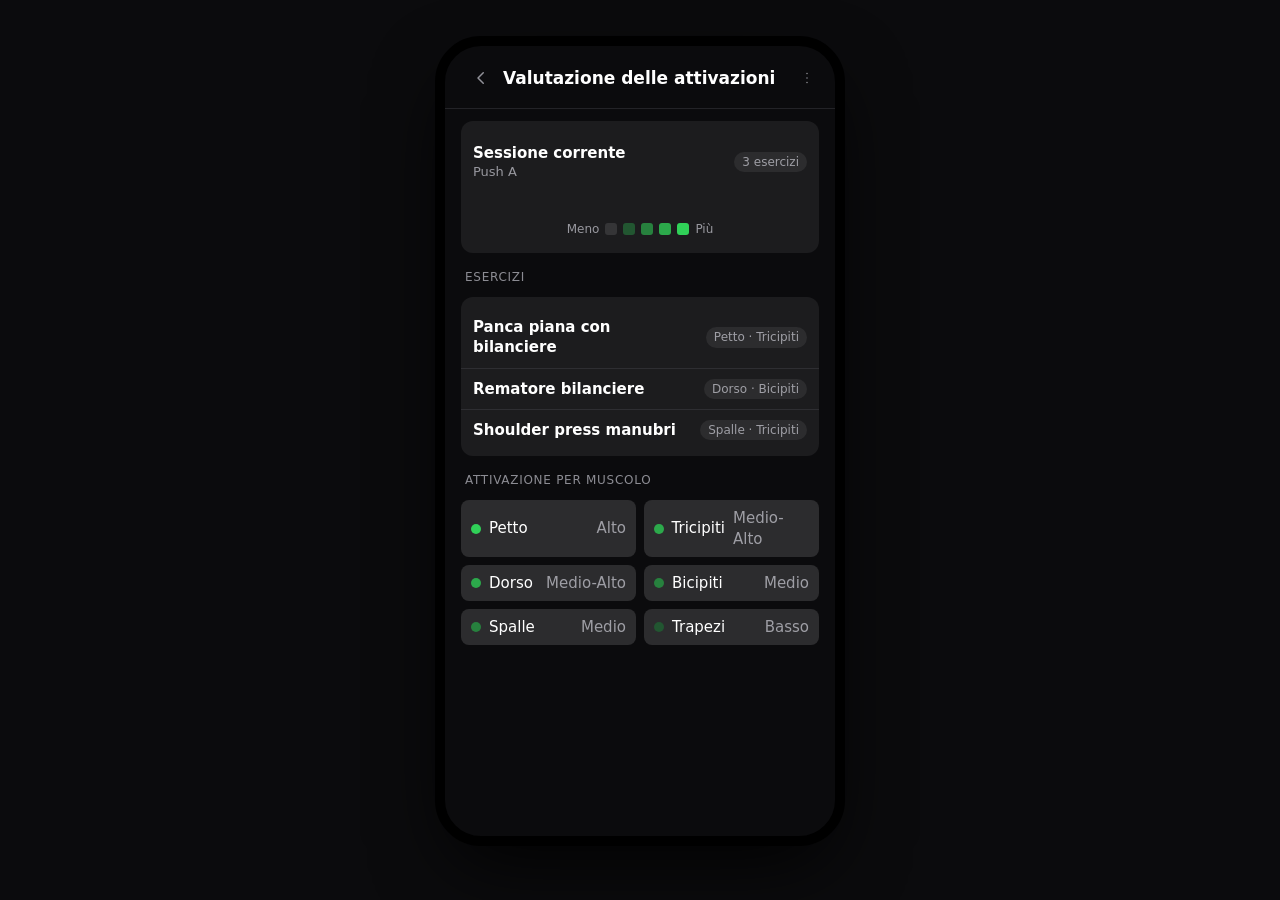
==== commit 770c6575: "Workout mocks: light theme and the app's accent picker (presets and own colour), ink tokens for read" ====
--- a/activation.html
+++ b/activation.html
@@ -37,13 +37,13 @@
 .legend .c{width:12px;height:12px;border-radius:3px}
 .section{font-size:12px;text-transform:uppercase;letter-spacing:.06em;color:var(--label-3);padding:4px 4px 0}
 </style>
-</head>
+<script src="theme.js"></script></head>
 <body>
 <div class="frame">
   <div class="hdr">
-    <button class="ibtn" onclick="location.href='index.html'" aria-label="Back">${ic('chevL',18)}</button>
+    <button class="ibtn" onclick="location.href='index.html'" aria-label="Back"><svg width="18" height="18" viewBox="0 0 24 24" fill="none" stroke="currentColor" stroke-width="2" stroke-linecap="round" stroke-linejoin="round"><path d="M15 5l-7 7 7 7"/></svg></button>
     <h1>Valutazione delle attivazioni</h1>
-    <button class="ibtn" aria-label="Settings">${ic('dots',18)}</button>
+    <button class="ibtn" aria-label="Settings"><svg width="18" height="18" viewBox="0 0 24 24" fill="none" stroke="currentColor" stroke-width="2" stroke-linecap="round" stroke-linejoin="round"><path d="M12 6v.01M12 12v.01M12 18v.01"/></svg></button>
   </div>
   <div class="screen">
     <div class="card">
--- a/shared.css
+++ b/shared.css
@@ -1,3 +1,4 @@
+@import url(theme.css);
 
 :root{
   --bg:#0b0b0d;                     
@@ -16,7 +17,7 @@
 }
 *{box-sizing:border-box;margin:0;padding:0}
 html,body{height:100%}
-body{background:#050506;color:var(--label);font:15px/1.35 -apple-system,BlinkMacSystemFont,"SF Pro Text",Inter,system-ui,sans-serif;
+body{background:var(--page);color:var(--label);font:15px/1.35 -apple-system,BlinkMacSystemFont,"SF Pro Text",Inter,system-ui,sans-serif;
   -webkit-font-smoothing:antialiased;min-height:100vh;display:flex;flex-direction:column;align-items:center;gap:14px;padding:18px 16px}
 button{font:inherit;color:inherit;background:none;border:0;cursor:pointer;-webkit-tap-highlight-color:transparent}
 input{font:inherit;color:inherit}
@@ -26,24 +27,24 @@
 
 
 .top{display:flex;gap:6px;flex-wrap:wrap;justify-content:center}
-.top a{padding:7px 14px;border-radius:99px;background:#1a1a1d;color:#a0a0a8;text-decoration:none;font-size:13px;font-weight:500}
+.top a{padding:7px 14px;border-radius:99px;background:var(--chrome);color:var(--chrome-ink);text-decoration:none;font-size:13px;font-weight:500}
 .top a.on{background:var(--acc);color:var(--on-acc)}
 .row{display:flex;gap:28px;align-items:flex-start;justify-content:center;width:100%}
-.aside{width:310px;color:#b5b5bd;font-size:13px;line-height:1.45;display:flex;flex-direction:column;gap:14px;position:sticky;top:18px}
-.aside h3{color:#fff;font-size:14px;font-weight:600}
+.aside{width:310px;color:var(--chrome-ink);font-size:13px;line-height:1.45;display:flex;flex-direction:column;gap:14px;position:sticky;top:18px}
+.aside h3{color:var(--page-fg);font-size:14px;font-weight:600}
 .aside ul{padding-left:16px;display:flex;flex-direction:column;gap:6px}
-.aside b{color:#fff;font-weight:600}
-.aside .ctl{display:flex;flex-direction:column;gap:8px;background:#121214;border-radius:12px;padding:12px}
+.aside b{color:var(--page-fg);font-weight:600}
+.aside .ctl{display:flex;flex-direction:column;gap:8px;background:var(--chrome-el);border-radius:12px;padding:12px}
 .aside label{display:flex;justify-content:space-between;align-items:center;gap:10px}
-.aside select,.aside .abtn{background:#26262a;color:#fff;border:0;border-radius:8px;padding:6px 8px;font-size:13px}
+.aside select,.aside .abtn{background:var(--chrome-3);color:var(--page-fg);border:0;border-radius:8px;padding:6px 8px;font-size:13px}
 .aside .abtn{cursor:pointer}
 @media(max-width:900px){.aside{display:none}}
 @media(max-width:520px){body{padding:0;gap:0}.top{display:none}.phone{border:0!important;border-radius:0!important;width:100vw!important;height:100dvh!important}}
 
 
 .phone{position:relative;width:410px;height:min(844px,calc(100vh - 90px));min-height:600px;background:var(--bg);
-  border:10px solid #1a1a1d;border-radius:46px;overflow:hidden;display:flex;flex-direction:column;isolation:isolate;
-  box-shadow:0 30px 80px -20px #000;--tab-h:0px;--rest-h:0px}
+  border:10px solid var(--chrome);border-radius:46px;overflow:hidden;display:flex;flex-direction:column;isolation:isolate;
+  box-shadow:0 30px 80px -20px var(--shadow-c);--tab-h:0px;--rest-h:0px}
 .screen{flex:1;overflow-y:auto;overflow-x:hidden;padding:0 16px calc(var(--rest-h) + 20px);scrollbar-width:none;scroll-behavior:smooth}
 .screen::-webkit-scrollbar{display:none}
 
@@ -57,11 +58,11 @@
 .ibtn:hover{background:var(--surface)}
 .wprog{height:3px;background:var(--surface-3);margin:8px -16px 0;overflow:hidden}
 .wprog i{display:block;height:100%;background:var(--acc);transition:width var(--med) var(--ease)}
-.menu{position:absolute;top:58px;right:12px;z-index:30;background:var(--surface-2);border-radius:var(--r);padding:6px;min-width:190px;box-shadow:0 14px 40px -8px #000}
+.menu{position:absolute;top:58px;right:12px;z-index:30;background:var(--surface-2);border-radius:var(--r);padding:6px;min-width:190px;box-shadow:0 14px 40px -8px var(--shadow-c)}
 .menu[hidden]{display:none}
 .menu .mh{font-size:11px;color:var(--label-2);text-transform:uppercase;letter-spacing:.06em;padding:8px 10px 4px}
 .menu a{display:flex;justify-content:space-between;align-items:center;gap:12px;padding:11px 10px;border-radius:8px;color:var(--label);text-decoration:none;font-size:15px}
-.menu a:hover{background:var(--surface-3)}.menu a.on{color:var(--acc)}
+.menu a:hover{background:var(--surface-3)}.menu a.on{color:var(--acc-ink)}
 
 
 .btn{height:46px;padding:0 16px;border-radius:var(--r);background:var(--surface-2);font-weight:600;display:inline-flex;align-items:center;justify-content:center;gap:8px;
@@ -92,33 +93,33 @@
 .setrow{display:flex;align-items:center;gap:6px;padding:6px;border-radius:var(--r-sm);position:relative}
 .setrow .n{width:26px;height:26px;border-radius:50%;display:grid;place-items:center;flex:none;font-size:12px;font-weight:600;background:var(--surface-2);color:var(--label-2);
   transition:background var(--med) var(--ease),color var(--med) var(--ease)}
-.setrow.wu .n{color:var(--orange)}
+.setrow.wu .n{color:var(--orange-ink)}
 .setrow.is-next{background:var(--acc-soft)}
-.setrow.done .n{background:var(--acc-soft);color:var(--acc)}
+.setrow.done .n{background:var(--acc-soft);color:var(--acc-ink)}
 .setrow.done .stp{background:transparent}
 .setrow.done .stp button{opacity:.7}
 .chk{width:44px;height:44px;flex:none;border-radius:12px;border:1.5px solid var(--label-4);display:grid;place-items:center;color:transparent;
   transition:background var(--fast),border-color var(--fast),transform var(--fast) var(--ease)}
-.setrow.done .chk{background:var(--acc-soft);border-color:transparent;color:var(--acc)}
+.setrow.done .chk{background:var(--acc-soft);border-color:transparent;color:var(--acc-ink)}
 .chk.pop svg{animation:pop 180ms var(--ease)}
 @keyframes pop{from{transform:scale(.4)}to{transform:scale(1)}}
 .card{background:var(--surface);border-radius:var(--r-card);padding:10px 0 6px}
 
 .plateline{font-size:13px;color:var(--label-2);display:flex;flex-wrap:wrap;gap:4px 10px;align-items:center}
-.plateline .moves{color:var(--acc)}
+.plateline .moves{color:var(--acc-ink)}
 .note{display:flex;gap:8px;align-items:flex-start;font-size:13px;color:var(--label-2);text-wrap:pretty}
-.note svg{margin-top:1px}.note.pin{color:var(--yellow)}
+.note svg{margin-top:1px}.note.pin{color:var(--yellow-ink)}
 .ex-name{font-size:var(--fs-title);font-weight:600;letter-spacing:-.02em;text-wrap:balance}   
 .tags{display:flex;gap:6px;flex-wrap:wrap}
-.ss-hd{display:flex;align-items:center;gap:6px;color:var(--acc);font-size:var(--fs-label);font-weight:600;text-transform:uppercase;letter-spacing:.06em}
+.ss-hd{display:flex;align-items:center;gap:6px;color:var(--acc-ink);font-size:var(--fs-label);font-weight:600;text-transform:uppercase;letter-spacing:.06em}
 .round-sum{display:flex;align-items:center;gap:8px;width:100%;padding:8px 6px;font-size:14px;color:var(--label-2);text-align:left}
 .round-sum .n{width:26px;height:26px;border-radius:50%;display:grid;place-items:center;font-size:12px;font-weight:600;background:var(--surface-2);color:var(--label-3)}
-.round-sum.done .n{background:var(--acc-soft);color:var(--acc)}
+.round-sum.done .n{background:var(--acc-soft);color:var(--acc-ink)}
 .round-sum .v{margin-left:auto;font-variant-numeric:tabular-nums}
 
 
 .rest{position:absolute;left:8px;right:8px;bottom:calc(var(--tab-h) + 8px);z-index:20;background:var(--surface-2);border-radius:var(--r-lg);
-  box-shadow:0 12px 36px -8px #000, inset 0 0 0 .5px var(--sep);display:flex;flex-direction:column;max-height:45%;animation:up var(--med) var(--ease)}
+  box-shadow:0 12px 36px -8px var(--shadow-c), inset 0 0 0 .5px var(--sep);display:flex;flex-direction:column;max-height:45%;animation:up var(--med) var(--ease)}
 .rest[hidden]{display:none}
 @keyframes up{from{transform:translateY(16px);opacity:0}}
 .rest-handle{height:22px;display:grid;place-items:center;flex:none}
@@ -133,7 +134,7 @@
 .rest-prog{flex:1;height:4px;border-radius:2px;background:var(--surface-3);overflow:hidden;min-width:20px}.rest-prog i{display:block;height:100%;background:var(--acc);transition:width 1s linear}
 .rbtn{min-width:40px;height:36px;padding:0 9px;border-radius:10px;background:var(--surface-3);font-size:13px;font-weight:600;display:grid;place-items:center}
 .rbtn.pri{background:var(--acc);color:var(--on-acc)}
-.rest.ready .rest-t b{color:var(--acc)}
+.rest.ready .rest-t b{color:var(--acc-ink)}
 
 @media(prefers-reduced-motion:reduce){
   *,*::before,*::after{animation-duration:.01ms!important;transition-duration:.01ms!important;scroll-behavior:auto!important}
@@ -173,18 +174,18 @@
 .menu-list .menu-item{min-height:52px;padding:8px 12px}
 .menu-list .menu-item .lrow-i{width:32px;height:32px;font-size:16px;background:var(--surface-2);color:var(--label)}
 .menu-list .menu-item.disabled{opacity:.4;pointer-events:none}
-.menu-on{color:transparent;flex:none}.menu-on.is-on{color:var(--acc)}
-.effpick.menu-list .menu-item .effpick-n{background:color-mix(in srgb,var(--bc) 24%,var(--surface-2));color:color-mix(in srgb,var(--bc) 55%,#fff);font-size:13px;font-weight:600;letter-spacing:-.02em;font-variant-numeric:tabular-nums}
+.menu-on{color:transparent;flex:none}.menu-on.is-on{color:var(--acc-ink)}
+.effpick.menu-list .menu-item .effpick-n{background:color-mix(in srgb,var(--bc) 24%,var(--surface-2));color:color-mix(in srgb,var(--bc) 55%,var(--mixto));font-size:13px;font-weight:600;letter-spacing:-.02em;font-variant-numeric:tabular-nums}
 .effpick .menu-item.on{background:color-mix(in srgb,var(--bc) 14%,var(--surface))}
 .effpick .menu-on.is-on{color:var(--bc)}
 .effpick .effpick-free{padding-inline-end:8px}.effpick .effpick-free .stp{flex:none;width:148px}
 .input{width:100%;background:var(--surface);border:0;border-radius:var(--r);padding:12px;color:var(--label);font:inherit;font-size:16px;resize:none;outline:0}
 .input:focus{box-shadow:inset 0 0 0 1.5px var(--acc)}
 .searchbox{display:flex;align-items:center;gap:8px;background:var(--surface);border-radius:var(--r);padding-left:12px;margin-bottom:10px;color:var(--label-3)}.searchbox .input{background:none}
-.plus-b{width:32px;height:32px;border-radius:50%;background:var(--acc-soft);color:var(--acc);display:grid;place-items:center;flex:none}
-.btn.tinted{background:var(--acc-soft);color:var(--acc)}
+.plus-b{width:32px;height:32px;border-radius:50%;background:var(--acc-soft);color:var(--acc-ink);display:grid;place-items:center;flex:none}
+.btn.tinted{background:var(--acc-soft);color:var(--acc-ink)}
 .snote{display:flex;gap:8px;align-items:flex-start;width:100%;text-align:start;margin:10px 0 0;padding:10px 12px;border-radius:var(--r);background:var(--surface);color:var(--label-2);font-size:14px;text-wrap:pretty}
-.snote svg{margin-top:2px;color:var(--acc)}
+.snote svg{margin-top:2px;color:var(--acc-ink)}
 .effcell-stp{border:1.5px solid transparent;border-radius:10px}
 
 .nav{display:flex;gap:8px}.nav .btn:first-child{flex:1}.nav .btn:last-child{flex:2}
@@ -206,14 +207,14 @@
 #view>.xbar:first-child{margin-top:10px}
 
 .rest-detail .rd-row{display:flex;flex-direction:column;gap:2px;padding:8px 0;border-top:.5px solid var(--sep-op)}
-.rest-detail .rd-row.dn{opacity:.55}.rest-detail .rd-row .rd-t svg{display:inline;vertical-align:-2px;color:var(--acc)}
+.rest-detail .rd-row.dn{opacity:.55}.rest-detail .rd-row .rd-t svg{display:inline;vertical-align:-2px;color:var(--acc-ink)}
 .rest-detail .rd-v.sm{font-size:20px}
 
 
 .rgrp+.rgrp{margin-top:4px}
 .rhd{display:flex;align-items:center;gap:8px;width:100%;min-height:44px;padding:0 6px;text-align:left;color:var(--label-2);border-radius:var(--r-sm)}
 .rhd .n{width:26px;height:26px;border-radius:50%;display:grid;place-items:center;font-size:12px;font-weight:600;background:var(--surface-2);color:var(--label-2);flex:none;font-variant-numeric:tabular-nums}
-.rgrp.done .rhd .n{background:var(--acc-soft);color:var(--acc)}.rgrp.cur .rhd .n{background:var(--acc-soft);color:var(--acc)}
+.rgrp.done .rhd .n{background:var(--acc-soft);color:var(--acc-ink)}.rgrp.cur .rhd .n{background:var(--acc-soft);color:var(--acc-ink)}
 .rt{font-size:15px}.rgrp.cur .rt{color:var(--label);font-weight:600}
 .rs{flex:1;text-align:right;font-size:13px;white-space:nowrap;overflow:hidden;text-overflow:ellipsis}
 .rgrp.fut:not(.open) .rhd{opacity:.6}
@@ -232,7 +233,7 @@
 .plan{display:flex;flex-direction:column;gap:6px;min-width:0}.prow{display:flex;align-items:center;gap:8px;min-width:0}
 .pchip{display:flex;align-items:center;justify-content:space-between;gap:8px;width:100%;min-height:40px;padding:0 12px;border-radius:var(--r);background:var(--surface);color:var(--label);font-size:14px;font-variant-numeric:tabular-nums;text-align:left;min-width:0}
 .pctx,.pdet{display:grid;gap:8px;padding:2px 6px 6px;font-size:14px}.pdet{padding-top:0}
-.plink{display:inline-flex;align-items:center;gap:4px;color:var(--acc);font-size:13px;font-weight:600;min-height:32px;justify-self:start}
+.plink{display:inline-flex;align-items:center;gap:4px;color:var(--acc-ink);font-size:13px;font-weight:600;min-height:32px;justify-self:start}
 .how p{margin:4px 0 0;color:var(--label)}
 .pchips{color:var(--label);font-size:14px;margin:2px 0 10px}
 .ss-ord{display:flex;flex-direction:column;gap:6px;padding:4px 0 6px}.ss-rest{padding:0 6px}.ss-rest .rchip{display:inline-flex;align-items:center;gap:6px;min-height:32px;padding:0 10px;border-radius:var(--r);background:var(--surface);color:var(--label);font-size:13px;font-variant-numeric:tabular-nums}.ss-rest .ic{color:var(--label-2)}
@@ -240,7 +241,7 @@
 .plan.ss .L{width:18px;height:18px;border-radius:50%;background:var(--surface-2);color:var(--label);display:grid;place-items:center;font-size:11px;font-weight:700;flex:none;margin-left:6px}
 .plan.ss .nm{min-width:0;white-space:nowrap;overflow:hidden;text-overflow:ellipsis;font-size:14px;color:var(--label)}
 .sctl{padding:4px 6px 2px}.sctl .L{width:18px;height:18px;border-radius:50%;background:var(--surface-2);color:var(--label);display:grid;place-items:center;font-size:11px;font-weight:700;flex:none;margin:0 6px 0 0}.sbtns{display:flex;align-items:center;flex-wrap:wrap;gap:2px}
-.btn.sm{height:32px;padding:0 10px;font-size:12px;font-weight:500;gap:5px;background:none;color:var(--label-3)}.btn.sm:active{background:var(--surface-2)}.sctl.cur .btn.sm{color:var(--acc)}   
+.btn.sm{height:32px;padding:0 10px;font-size:12px;font-weight:500;gap:5px;background:none;color:var(--label-3)}.btn.sm:active{background:var(--surface-2)}.sctl.cur .btn.sm{color:var(--acc-ink)}   
 .setrow button.n{cursor:pointer}
 .subrow{display:flex;align-items:center;gap:6px;padding:3px 6px 3px 40px}.subn{font-size:11px;color:var(--label-3);flex:none;width:46px}
 .subrow .stp.mini{flex:1;height:32px;min-width:0}.subrow .stp.mini+.stp.mini{flex:.8}.stp.mini button{width:26px;height:32px}.stp.mini .num{font-size:14px}
@@ -267,8 +268,8 @@
 .setrow .stp.w{flex:1.9}.eff .setrow .stp.w,.eff .sethead .w{flex:1.7}
 
 
-.find{font-size:12px;color:var(--yellow);margin:0 0 4px 34px}
-.ptag{flex:none;font-size:12px;font-weight:600;color:var(--yellow);padding:0 4px;white-space:nowrap}
+.find{font-size:12px;color:var(--yellow-ink);margin:0 0 4px 34px}
+.ptag{flex:none;font-size:12px;font-weight:600;color:var(--yellow-ink);padding:0 4px;white-space:nowrap}
 .pnote{font-size:13px;color:var(--label)}
 .kvbtn{display:inline-flex;align-items:center;gap:6px;text-align:left;color:var(--label);font-variant-numeric:tabular-nums;min-height:28px}
 .kvbtn .ic{color:var(--label-2);flex:none}
@@ -278,24 +279,24 @@
 .chd .pchip span{white-space:nowrap;overflow:hidden;text-overflow:ellipsis}
 
 
-.setgo{width:36px;height:36px;border-radius:10px;flex:none;display:grid;place-items:center;background:var(--acc-soft);color:var(--acc)}
+.setgo{width:36px;height:36px;border-radius:10px;flex:none;display:grid;place-items:center;background:var(--acc-soft);color:var(--acc-ink)}
 .sethead .g{width:36px;flex:none}.sethead .sdh{width:18px;flex:none;margin-right:-2px}
 .setrow.sidewrap{align-items:center}.side-rows{flex:1;min-width:0;display:flex;flex-direction:column;gap:4px}
 .srow{display:flex;align-items:center;gap:6px;min-width:0}.srow .sd{width:18px;flex:none;text-align:center;font-size:12px;font-weight:700;color:var(--label-2)}
-.srow.done .chk{background:var(--acc-soft);border-color:transparent;color:var(--acc)}.srow.done .stp button{opacity:.7}
-.ptag.ok{color:var(--acc)}.pnote.acc{color:var(--acc);font-weight:600}
+.srow.done .chk{background:var(--acc-soft);border-color:transparent;color:var(--acc-ink)}.srow.done .stp button{opacity:.7}
+.ptag.ok{color:var(--acc-ink)}.pnote.acc{color:var(--acc-ink);font-weight:600}
 
 .sidegrp{display:flex;flex-direction:column;gap:6px;padding:8px 10px;border-radius:var(--r);background:var(--surface)}.sdl{font-size:12px;font-weight:600;color:var(--label-2);text-transform:uppercase;letter-spacing:.06em}
 
 
-.rhd .rt{display:inline-flex;align-items:center;gap:6px}.rgrp.done .rhd .rt{color:var(--acc)}
+.rhd .rt{display:inline-flex;align-items:center;gap:6px}.rgrp.done .rhd .rt{color:var(--acc-ink)}
 
 .setrow.wu{background:color-mix(in srgb,var(--orange) 5%,transparent)}
 .setrow.wu.is-next{background:color-mix(in srgb,var(--orange) 10%,transparent)}
-.setrow.wu.done .chk{background:color-mix(in srgb,var(--orange) 16%,transparent);border-color:transparent;color:var(--orange)}
-.setrow.wu.done .n{background:color-mix(in srgb,var(--orange) 16%,transparent);color:var(--orange)}
-.setrow.wu .n{background:color-mix(in srgb,var(--orange) 18%,transparent);color:var(--orange)}
-.setrow.wu.is-next .stp .num{color:var(--orange)}
+.setrow.wu.done .chk{background:color-mix(in srgb,var(--orange) 16%,transparent);border-color:transparent;color:var(--orange-ink)}
+.setrow.wu.done .n{background:color-mix(in srgb,var(--orange) 16%,transparent);color:var(--orange-ink)}
+.setrow.wu .n{background:color-mix(in srgb,var(--orange) 18%,transparent);color:var(--orange-ink)}
+.setrow.wu.is-next .stp .num{color:var(--orange-ink)}
 
 
 .fpill{margin-left:auto;height:34px;padding:0 14px;border-radius:99px;background:var(--acc);color:var(--on-acc);font-weight:600;font-size:15px}.fpill+.ibtn{margin-left:0}
@@ -304,29 +305,29 @@
 button.rest-t{text-align:left}
 .wsh{display:flex;align-items:center;justify-content:space-between;margin-bottom:6px}.wsh h3{margin:0}
 .wlist{display:flex;flex-direction:column}.wrow{display:flex;align-items:center;gap:10px;min-height:52px;padding:6px 0;border-top:.5px solid var(--sep-op)}.wrow:first-child{border-top:0}.wrow .tt{font-size:16px}
-.sw{width:51px;height:31px;border-radius:99px;background:var(--surface-3);position:relative;flex:none;transition:background var(--fast)}.sw::after{content:"";position:absolute;top:2px;left:2px;width:27px;height:27px;border-radius:50%;background:#fff;transition:transform var(--fast)}
+.sw{width:51px;height:31px;border-radius:99px;background:var(--surface-3);position:relative;flex:none;transition:background var(--fast)}.sw::after{content:"";position:absolute;top:2px;left:2px;width:27px;height:27px;border-radius:50%;background:#fff;box-shadow:0 0 0 1px var(--knob-ring),0 1px 3px rgba(0,0,0,.25);transition:transform var(--fast)}
 .sw.on{background:var(--acc)}.sw.on::after{transform:translateX(20px)}
 .sgm{display:flex;background:var(--surface-2);border-radius:9px;padding:2px;flex:none}.sgm button{min-height:30px;padding:0 10px;border-radius:7px;font-size:13px;color:var(--label-2)}.sgm button.on{background:var(--surface-3);color:var(--label);font-weight:600}
-.menu-item.danger .tt,.menu-item.danger .lrow-i{color:var(--red)}
+.menu-item.danger .tt,.menu-item.danger .lrow-i{color:var(--red-ink)}
 .wheel{position:relative;display:flex;justify-content:center;align-items:center;gap:6px;padding:8px 0}.wheel b{font-size:28px;font-weight:600}
 .wband{position:absolute;left:0;right:0;top:50%;height:44px;margin-top:-22px;border-radius:10px;background:var(--surface-2);pointer-events:none}
 .wcol{position:relative;z-index:1;height:220px;width:84px;overflow-y:auto;scroll-snap-type:y mandatory;scrollbar-width:none;font-size:24px;font-variant-numeric:tabular-nums;text-align:center;-webkit-mask:linear-gradient(#0000,#000 30%,#000 70%,#0000);mask:linear-gradient(#0000,#000 30%,#000 70%,#0000)}
 .wcol::-webkit-scrollbar{display:none}.wcol div{height:44px;line-height:44px;scroll-snap-align:center}.wcol i{display:block;height:88px}
-.wsh .btn{background:none;color:var(--acc);font-weight:600;font-size:17px}
-
-
-:root{--oop-lo:var(--orange);--oop-hi:var(--blue)}
+.wsh .btn{background:none;color:var(--acc-ink);font-weight:600;font-size:17px}
+
+
+:root{--oop-lo:var(--orange-ink);--oop-hi:var(--blue-ink)}
 .oop-vh{position:absolute;width:1px;height:1px;overflow:hidden;clip:rect(0 0 0 0);white-space:nowrap}
 .stp,.nb{position:relative}
 .oopline{display:flex;flex-wrap:wrap;gap:6px;margin:0 0 6px 6px}
 .oopc{position:relative;display:inline-flex;align-items:center;gap:3px;height:22px;padding:0 8px 0 5px;border-radius:99px;font-size:12px;font-weight:600;font-variant-numeric:tabular-nums}
-.oopc.lo{color:var(--oop-lo);background:color-mix(in srgb,var(--oop-lo) 16%,transparent)}
-.oopc.hi{color:var(--oop-hi);background:color-mix(in srgb,var(--oop-hi) 18%,transparent)}
+.oopc.lo{color:color-mix(in srgb,var(--oop-lo) 55%,var(--mixto));background:color-mix(in srgb,var(--oop-lo) 16%,transparent)}
+.oopc.hi{color:color-mix(in srgb,var(--oop-hi) 55%,var(--mixto));background:color-mix(in srgb,var(--oop-hi) 18%,transparent)}
 
 .stp.oop.lo,.nb.oop.lo{box-shadow:inset 0 0 0 1.5px var(--oop-lo);background:color-mix(in srgb,var(--oop-lo) 8%,var(--surface-2))}
 .stp.oop.hi,.nb.oop.hi{box-shadow:inset 0 0 0 1.5px var(--oop-hi);background:color-mix(in srgb,var(--oop-hi) 9%,var(--surface-2))}
 .oopb{position:absolute;top:-7px;right:-4px;z-index:2;height:16px;padding:0 5px 0 3px;border-radius:99px;display:inline-flex;align-items:center;gap:1px;font:700 10px/16px -apple-system,system-ui,sans-serif;font-style:normal;font-variant-numeric:tabular-nums;white-space:nowrap;box-shadow:0 0 0 2px var(--bg);pointer-events:none}
-.oopb.lo,.oopb.hi{background:color-mix(in srgb,var(--oop) 28%,var(--surface-3));color:color-mix(in srgb,var(--oop) 60%,#fff)}.oopb.lo{--oop:var(--oop-lo)}.oopb.hi{--oop:var(--oop-hi)}
+.oopb.lo,.oopb.hi{background:color-mix(in srgb,var(--oop) 28%,var(--surface-3));color:color-mix(in srgb,var(--oop) 60%,var(--mixto))}.oopb.lo{--oop:var(--oop-lo)}.oopb.hi{--oop:var(--oop-hi)}
 
 .oopp{position:relative;flex:none;display:inline-flex;align-items:center;gap:4px;height:26px;padding:0 10px 0 7px;border-radius:99px;font-size:12px;font-weight:600;font-variant-numeric:tabular-nums;background:var(--surface-2);color:var(--label);white-space:nowrap}
 .oopp::before{content:"";position:absolute;inset:-9px -2px}
@@ -344,10 +345,10 @@
 .eqrow{display:flex;margin:6px 0 2px}.eqchip{display:inline-flex;align-items:center;gap:6px;height:26px;padding:0 11px 0 9px;border-radius:99px;background:var(--surface-2);color:var(--label);font-size:13px;font-weight:500}.eqchip .ic{color:var(--label-2)}
 .plan.ss .nm small{display:block;font-size:12px;font-weight:400;color:var(--label-2);line-height:1.2}.plan.ss .infob{margin:0;flex:none}
 .sec{font-size:12px;text-transform:uppercase;letter-spacing:.06em;color:var(--label-3);font-weight:600;margin:20px 0 8px}
-.tag{display:inline-flex;align-items:center;gap:5px;height:26px;padding:0 10px;border-radius:99px;background:var(--surface-2);color:var(--label-2);font-size:13px}.tag.acc{background:var(--acc-soft);color:var(--acc)}
+.tag{display:inline-flex;align-items:center;gap:5px;height:26px;padding:0 10px;border-radius:99px;background:var(--surface-2);color:var(--label-2);font-size:13px}.tag.acc{background:var(--acc-soft);color:var(--acc-ink)}
 .exnote{font-size:14px;color:var(--label-2);margin:6px 0}
 .steps-list{margin:0;padding-inline-start:20px;display:flex;flex-direction:column;gap:8px;font-size:14px;color:var(--label);line-height:1.4}
-.fav-btn.on .ic{fill:var(--yellow);color:var(--yellow)}
+.fav-btn.on .ic{fill:var(--yellow);color:var(--yellow-ink)}
 .rm2{display:flex;gap:10px}.rmc{flex:1;display:flex;flex-direction:column;gap:4px}.rmc .stp{width:100%}.rmv{flex:1;text-align:center;font-size:17px;font-weight:600}
 #exi .kv{display:flex;justify-content:space-between;font-size:14px}
 .plan.ss .nm{flex:0 1 auto}.plan.ss .infob{margin-inline-end:auto}
@@ -364,16 +365,16 @@
 .wchip:active{transform:scale(.94)}
 .wchip .ic{opacity:.8}
 .wchip.partial{color:var(--label);background:linear-gradient(90deg,color-mix(in srgb,var(--acc) 26%,var(--surface)) var(--p),var(--surface) var(--p))}
-.wchip.done{color:var(--acc);background:var(--acc-soft)}
+.wchip.done{color:var(--acc-ink);background:var(--acc-soft)}
 .wchip.cur{color:var(--label);box-shadow:0 0 0 2px var(--bg),0 0 0 3.5px var(--acc)}
-.wchip.cur.done{color:var(--acc)}
+.wchip.cur.done{color:var(--acc-ink)}
 .wchip.cur:not(.done):not(.partial){background:var(--surface-3)}
 @media (prefers-reduced-motion:reduce){.wchip{transition:none}}
 
 
 .fmark{position:absolute;right:-4px;bottom:-6px;z-index:2;width:16px;height:16px;border-radius:50%;background:var(--purple);color:#fff;display:grid;place-items:center;pointer-events:none;box-shadow:0 0 0 2px var(--bg)}.fmark .ic{width:9px;height:9px}
-.fico{display:inline-flex;vertical-align:-2px;color:var(--purple)}
-.effcell.is-empty.fail{color:var(--purple);border-color:color-mix(in srgb,var(--purple) 55%,transparent)}
+.fico{display:inline-flex;vertical-align:-2px;color:var(--purple-ink)}
+.effcell.is-empty.fail{color:var(--purple-ink);border-color:color-mix(in srgb,var(--purple) 55%,transparent)}
 .setlbl{font-size:11px;font-weight:600;color:var(--label-2);text-transform:uppercase;letter-spacing:.06em;padding:8px 6px 2px}
 .setrow.c3 .stp button{width:22px}.setrow.c3 .stp .num{font-size:15px}.setrow.c3 .stp.w{flex:1.3}
 .ss-rest{display:flex;align-items:center;gap:8px}.ss-note{font-size:12px;color:var(--label-2)}
@@ -385,12 +386,12 @@
 /* colour roles: logged values, set-menu semantics, browser surfaces */
 .setrow.done .stp .num{color:color-mix(in srgb,var(--acc) 55%,var(--label))}
 .setrow.wu.done .stp .num{color:color-mix(in srgb,var(--orange) 60%,var(--label))}
-.menu-item[data-m=wu] .lrow-i,.menu-item[data-m=wk] .lrow-i{background:color-mix(in srgb,var(--orange) 18%,var(--surface-2));color:var(--orange)}
-.menu-item[data-m=fail] .lrow-i{background:color-mix(in srgb,var(--purple) 18%,var(--surface-2));color:var(--purple)}
-.menu-item[data-m=drop] .lrow-i,.menu-item[data-m=burst] .lrow-i{background:var(--acc-soft);color:var(--acc)}
-.menu-item[data-m=rm] .lrow-i{background:color-mix(in srgb,var(--red) 16%,var(--surface-2));color:var(--red)}
-.menu-item[data-m=rm] .tt{color:var(--red)}
-.menu-item[data-m=fail] .menu-on.is-on{color:var(--purple)}
+.menu-item[data-m=wu] .lrow-i,.menu-item[data-m=wk] .lrow-i{background:color-mix(in srgb,var(--orange) 18%,var(--surface-2));color:var(--orange-ink)}
+.menu-item[data-m=fail] .lrow-i{background:color-mix(in srgb,var(--purple) 18%,var(--surface-2));color:var(--purple-ink)}
+.menu-item[data-m=drop] .lrow-i,.menu-item[data-m=burst] .lrow-i{background:var(--acc-soft);color:var(--acc-ink)}
+.menu-item[data-m=rm] .lrow-i{background:color-mix(in srgb,var(--red) 16%,var(--surface-2));color:var(--red-ink)}
+.menu-item[data-m=rm] .tt{color:var(--red-ink)}
+.menu-item[data-m=fail] .menu-on.is-on{color:var(--purple-ink)}
 ::selection{background:var(--acc-line)}
 input,textarea{caret-color:var(--acc)}
 input[type=range],input[type=checkbox]{accent-color:var(--acc)}
@@ -443,3 +444,10 @@
 .runp{display:flex;flex-direction:column;align-items:center;gap:6px;text-align:center;padding:8px 0 4px}.rp-k{color:var(--label-2);font-size:var(--fs-label)}
 .rp-t{font-size:72px;font-weight:700;letter-spacing:-.03em;line-height:1.05}.rp-s{font-size:22px;font-weight:600}.runp-b{display:flex;gap:8px;margin:14px 0 8px;width:100%}.runp-b .btn{flex:1;min-height:46px}
 @media (prefers-reduced-motion:reduce){.vs{transition:none}}
+.top.scn button{padding:7px 14px;border-radius:99px;background:var(--chrome);color:var(--chrome-ink);font:inherit;font-size:13px;font-weight:500;border:0;cursor:pointer}.top.scn button.on{background:var(--label);color:var(--bg)}
+.menu button[data-scn].on{color:var(--acc-ink)}
+
+.aside .sgm{display:flex;background:var(--chrome-3);border-radius:8px;padding:2px}.aside .sgm button{flex:1;padding:5px 6px;border-radius:6px;font-size:12px;color:var(--chrome-ink)}.aside .sgm button.on{background:var(--chrome);color:var(--page-fg)}
+.aside .swatches{gap:10px}.aside .swatch{width:26px;height:26px}.aside .swatch-note{color:var(--chrome-ink)}
+.wlist .swatches{padding:2px 4px 8px}
+.aside .acrow{display:flex;flex-direction:column;gap:8px}
--- a/bodymap-app.css
+++ b/bodymap-app.css
@@ -0,0 +1,632 @@
+.bodymap{
+  display:flex;gap:6px;justify-content:center;align-items:flex-start;
+  --bm-base:color-mix(in srgb,var(--label) 11%,var(--surface));
+}
+.bm-v{flex:1;min-width:0;height:auto;max-height:min(46vh,340px)}
+.bm-ph{height:200px}                       /* holds the space while the geometry loads */
+/* The thumbnail beside a routine's name (components/MiniBodyMap.jsx): front and back, row height. */
+.bm-mini-wrap{flex:none;display:flex}
+.bodymap.bm-mini{gap:2px;--bm-base:color-mix(in srgb,var(--label) 26%,var(--surface))}
+.bodymap.bm-mini .bm-v{flex:none;height:46px;width:auto;max-height:none}
+.bodymap.bm-mini .bm-ph{height:46px;width:44px}
+.bodymap.bm-mini .bm-sil{fill:color-mix(in srgb,var(--label) 34%,var(--surface))}
+.bodymap.bm-mini .bm-v path{stroke-width:3}
+/* The live session's body (#670, components/SessionMuscles.jsx): at the end of the exercise
+   chips, and no taller than their 37px row, so it moves nothing in any layout. */
+.iconbtn.whdr-map{width:auto;height:32px;padding:0 2px;border-radius:10px}
+.wchips-row{display:flex;align-items:center;gap:4px}
+.wchips-row>.wchips{flex:1;min-width:0}
+.whdr-map .bodymap.bm-mini{gap:1px}
+.whdr-map .bodymap.bm-mini .bm-v{height:30px}
+.whdr-map .bodymap.bm-mini .bm-ph{height:30px;width:29px}
+/* Still to come is a whisper of the accent, so the worked muscles (l3, l4) stand out from it. */
+.bm-session .bm-m.l1{fill:color-mix(in srgb,var(--acc) 20%,var(--bm-base))}
+.sm-legend .hm-c.l1{background:linear-gradient(var(--acc-soft),var(--acc-soft)),var(--surface-2);background:color-mix(in srgb,var(--acc) 20%,var(--surface-2))}
+.mrow .v.sess{min-width:64px;font-variant-numeric:tabular-nums;white-space:nowrap}
+.sm-legend{justify-content:center;gap:6px;margin:10px 0 6px}
+.sm-legend .hm-c:not(:first-child){margin-inline-start:8px}
+.bm-sil{fill:color-mix(in srgb,var(--label) 18%,var(--surface))}
+.bm-m{fill:var(--bm-base);transition:fill var(--med) var(--ease)}
+.bm-m.l1{fill:color-mix(in srgb,var(--acc) 32%,var(--bm-base))}
+.bm-m.l2{fill:color-mix(in srgb,var(--acc) 56%,var(--bm-base))}
+.bm-m.l3{fill:color-mix(in srgb,var(--acc) 78%,var(--bm-base))}
+.bm-m.l4{fill:var(--acc)}
+/* Fatigue view: attention ramp - fatigued muscles highlighted (owner tweak 2026-08-06) */
+.hm-fatigue .bm-m.l4{fill:var(--red)}
+.hm-fatigue .bm-m.l3{fill:var(--orange)}
+.hm-fatigue .bm-m.l2{fill:var(--yellow)}
+.hm-fatigue .bm-m.l1{fill:color-mix(in srgb,var(--yellow) 32%,var(--bm-base))}
+/* Safari before 16.2 (the iOS app goes back to 15.5) has no color-mix(). Most declarations that
+   mix have a plain one in front of them for it (color-mix-fallback.test.js keeps it that way), but
+   two kinds cannot: a custom property (the mixed one parses, then fails where it is used) and a
+   fill or a color, whose plain twin the CSS minifier drops as a duplicate. Those get their
+   stand-ins here, after the rules they stand in for; lib/accent.js sets the accent's tints exactly. */
+@supports not (color: color-mix(in srgb, red 50%, blue)) {
+  :root{--acc-soft:var(--label-4);--acc-line:var(--label-3)}
+  .bodymap{--bm-base:var(--surface-2)}
+  .bodymap.bm-mini{--bm-base:var(--surface-3)}
+  .bodymap.bm-mini .bm-sil{fill:var(--surface-3)}
+  .bm-session .bm-m.l1{fill:var(--acc-soft)}
+  .bm-sil{fill:var(--surface-3)}
+  .bm-m.l1{fill:var(--acc-line)}
+  .bm-m.l2{fill:var(--acc)}
+  .bm-m.l3{fill:var(--acc)}
+  .hm-fatigue .bm-m.l1{fill:rgba(255,214,10,0.32)}
+}
+.hm-fatigue .hm-c.l4{background:var(--red)}
+.hm-fatigue .hm-c.l3{background:var(--orange)}
+.hm-fatigue .hm-c.l2{background:var(--yellow)}
+/* Strength view: top band pops gold (owner tweak 2026-08-06) */
+.hm-strength .bm-m.l4{fill:var(--yellow);filter:drop-shadow(0 0 1.5px var(--yellow))}
+.hm-strength .hm-c.l4{background:var(--yellow)}
+
+.bm-m.sel{stroke:var(--label);stroke-width:7}
+.bodymap.tappable .bm-m{cursor:pointer}
+.bodymap.tappable .bm-m:focus-visible{outline:none;stroke:var(--label);stroke-width:7;filter:drop-shadow(0 0 2px var(--surface))}
+/* A hairline in the surface colour separates neighbouring muscles; the artwork has no
+   outline path of its own, so without this the body reads as one flat blob. */
+.bm-v path{stroke:var(--surface);stroke-width:2.5;stroke-linejoin:round}
+
+.mrow{display:flex;align-items:center;gap:9px;padding:5px 0}
+.mrow .nm{flex:1;min-width:0;font-size:14px;overflow:hidden;text-overflow:ellipsis;white-space:nowrap}
+.mrow .bar{width:74px;height:5px;border-radius:3px;background:var(--surface-2);flex:none;overflow:hidden}
+.mrow .bar i{display:block;height:100%;background:var(--acc);border-radius:3px}
+.mrow .v{font-size:12px;color:var(--label-2);min-width:52px;text-align: end;flex:none}
+/* The Week view's "done/planned · %" (#573): wider than a set count, and as wide on every row, so
+   the bars line up the way they do in 30d, 90d and All. coach.css has a `.cmp` of its own (the
+   Coach's comparison rows) with a rule line and padding, loaded on every page: reset both here. */
+.mrow .v.cmp{min-width:92px;font-variant-numeric:tabular-nums;white-space:nowrap;border-top:none;padding:0}
+/* Selected-muscle fatigue detail: the legend's three bands as one bar, the value above
+   its marker, the 0–100% endpoints under it and each zone named beneath itself. Ready is
+   the map's unshaded base, so the left zone stays neutral; margins leave room for the
+   value bubble above the bar. */
+.fname{font-size:14px;padding:5px 0 0}
+.fbarwrap{position:relative;height:8px;margin-top:20px}
+.fbar{position:relative;display:flex;height:8px;border-radius:4px;overflow:hidden;background:var(--surface-2)}
+.fbar .zone{height:100%}
+.fbar .zone.ready{width:25%;background:var(--surface-3);background:color-mix(in srgb,var(--label) 14%,var(--surface-2))}
+.fbar .zone.recovering{width:25%;background:var(--yellow)}
+.fbar .zone.fatigued{width:50%;background:var(--red)}
+.fbarwrap .knob{position:absolute;top:-3px;bottom:-3px;width:3px;border-radius:2px;background:var(--label);box-shadow:0 0 0 1.5px var(--surface);pointer-events:none}
+.fbarwrap .fval{position:absolute;bottom:100%;margin-bottom:3px;transform:translateX(-50%);font-size:11px;font-weight:600;color:var(--label);white-space:nowrap;pointer-events:none}
+[dir="rtl"] .fbarwrap .fval{transform:translateX(50%)}
+.fends{display:flex;justify-content:space-between;font-size:10px;color:var(--label-3);margin-top:3px}
+.fzones{display:flex;font-size:10px;color:var(--label-3);line-height:1.2}
+/* A zone is a quarter of the bar, 64px on a 320px phone: "Восстанавливается" or "En
+   recuperación" don't fit and were cut to "Восстанав…". A name may spill past its zone instead,
+   centred on it, and Ready starts at the bar's start so the middle one has room on both sides. */
+.fzones .z{display:flex;justify-content:center;white-space:nowrap}
+.fzones .z.ready{justify-content:flex-start}
+.fzones .z.ready{width:25%}
+.fzones .z.recovering{width:25%}
+.fzones .z.fatigued{width:50%}
+/* A headline number inside a card — tile weight without a tile around it, for the pair of
+   readings at the top of the effort card. */
+.stat-v{font-size:26px;font-weight:600;letter-spacing:-.026em;line-height:1.1}
+.mchips{display:flex;flex-wrap:wrap;gap:6px;margin-top:4px}
+.mchip{font-size:12px;padding:4px 9px;border-radius:99px;background:var(--surface-2);color:var(--label-2)}
+.mchip.miss{background:rgba(255,159,10,0.16);background:color-mix(in srgb,var(--orange) 16%,transparent);color:var(--orange)}
+button.mchip{border:none;font:inherit;font-size:12px;cursor:pointer}
+/* "Exercises ›" on an untrained muscle picked on the map (#553), at the end of its row. On a
+   narrow phone the row has no room for it (the name shrank to nothing at 320 and 360px, and the
+   Russian chip poked out of the card), so it wraps to a line of its own, still at the end; the
+   name keeps enough width to be read. The ::after stretches the tap area to 33px without making
+   the chip look any bigger. */
+.mchip.mfind{flex:none;display:inline-flex;align-items:center;gap:2px;padding-inline-end:6px;position:relative}
+.mchip.mfind::after{content:"";position:absolute;inset:-5px 0}
+.mrow.has-find{flex-wrap:wrap;row-gap:4px}
+.mrow.has-find .nm{flex-basis:0;min-width:64px}
+.mrow.has-find .mfind{margin-inline-start:auto}
+
+/* --- stat tiles --- */
+.tiles{display:grid;grid-template-columns:1fr 1fr;gap:10px;margin-bottom:12px}
+.tile{background:var(--surface);border-radius:var(--r-card);padding:14px}
+.tile .l{
+  color:var(--label-2);font-size:13px;font-weight:400;letter-spacing:-.004em;
+  text-transform:none;display:flex;align-items:center;gap:5px;
+}
+.tile .l .icn{font-size:14px;color:var(--label)}
+.tile .v{font-size:26px;font-weight:600;letter-spacing:-.026em;margin-top:5px;line-height:1.1}
+.tile.tappable:active{background:var(--surface-2)}
+/* the workout summary: time and volume share the first row, sets get the wider cell of the second
+   because "15 sets · 15 work" does not fit a half */
+.center .tiles.fin{grid-template-columns:repeat(6,1fr)}
+.tiles.fin .tile{grid-column:span 3;min-width:0}
+.tiles.fin .tile.wide{grid-column:span 4}
+.tiles.fin .tile.narrow{grid-column:span 2}
+
+/* --- PR badge --- */
+.pr{
+  display:inline-flex;align-items:center;gap:4px;
+  background:rgba(255,214,10,0.18);background:color-mix(in srgb,var(--yellow) 18%,transparent);color:var(--yellow);
+  border-radius:6px;padding:3px 8px;font-size:12px;font-weight:500;
+}
+.pr .icn{font-size:13px}
+
+/* --- toast --- */
+#toast{
+  position:fixed;left:50%;transform:translateX(-50%) translateY(6px);
+  bottom:calc(96px + var(--sab));z-index:200;
+  background:var(--surface-2);background:color-mix(in srgb,var(--surface-2) 88%,transparent);
+  -webkit-backdrop-filter:saturate(180%) blur(20px);backdrop-filter:saturate(180%) blur(20px);
+  /* 22px, not a pill radius: one line (about 41px high) still reads as a pill, and a toast that
+     wraps to four lines is a rounded box instead of a circle over the page. */
+  border-radius:var(--r-xl);padding:11px 20px;font-size:15px;font-weight:500;
+  box-shadow:0 10px 30px -6px rgba(0,0,0,.5);
+  opacity:0;pointer-events:none;transition:opacity var(--med),transform var(--med) var(--ease);
+  /* As wide as its text up to 88vw. Without a width, left:50% left it half the screen to wrap
+     in, so a long message stood as a narrow column. */
+  width:max-content;max-width:88vw;text-align:center;
+}
+#toast.show{opacity:1;transform:translateX(-50%) translateY(0)}
+/* With an action (Undo): the message, then the button at the end, and the toast takes taps. */
+#toast.has-action{pointer-events:auto;display:flex;align-items:center;gap:6px;padding:4px 6px 4px 6px;text-align:start}
+#toast.has-action .toast-msg{flex:1;min-width:0;padding:7px 0}
+#toast .toast-act{flex:none;display:inline-flex;align-items:center;gap:5px;color:var(--acc);font-weight:700;padding:8px 12px;border-radius:14px;min-height:36px}
+#toast .toast-act:active{background:var(--label-4);background:color-mix(in srgb,var(--label) 10%,transparent)}
+#toast .toast-act .icn{font-size:16px}
+#toast .toast-x{flex:none;display:grid;place-items:center;width:36px;height:36px;border-radius:50%;color:var(--label-2)}
+#toast .toast-x:active{background:var(--label-4);background:color-mix(in srgb,var(--label) 10%,transparent)}
+#toast .toast-x .icn{font-size:15px}
+body.no-tabbar #toast{bottom:calc(24px + var(--sab))}
+body.no-tabbar.resting #toast{bottom:calc(100px + var(--sab))}
+
+/* ---------------------------------------------------------------- misc --- */
+.empty{text-align:center;color:var(--label-2);padding:44px 20px;font-size:15px;line-height:1.45}
+.empty .ico{font-size:34px;color:var(--label-2);margin-bottom:12px;display:flex;justify-content:center}
+.steps-list{
+  padding-inline-start:18px;color:var(--label-2);font-size:15px;line-height:1.5;
+  display:flex;flex-direction:column;gap:9px;
+}
+.steps-list::marker{color:var(--label-3)}
+
+/* --- month calendar --- */
+.cal-grid{display:grid;grid-template-columns:repeat(7,1fr);gap:5px;margin-top:10px}
+.cal-h{text-align:center;font-size:11px;color:var(--label-3);font-weight:500;text-transform:uppercase;padding:2px 0}
+.cal-d{
+  aspect-ratio:1;border-radius:10px;background:var(--surface);
+  display:flex;flex-direction:column;align-items:center;justify-content:center;gap:3px;
+  font-weight:400;font-size:15px;color:var(--label);transition:background var(--fast);
+}
+.cal-d:active{background:var(--surface-2)}
+.cal-d.has{background:var(--acc-soft);color:var(--acc)}
+.cal-d.today{box-shadow:inset 0 0 0 1.8px var(--acc)}
+.cal-d i{width:5px;height:5px;border-radius:50%;background:transparent}
+.cal-d i.done{background:var(--acc)}
+.cal-d i.plan{background:var(--label-3)}
+.cal-d i.ovr{background:var(--orange)}
+.cal-d i.noted{background:var(--indigo)}
+.cal-legend{display:flex;gap:14px;justify-content:center;margin-top:12px;font-size:12px;color:var(--label-3)}
+.cal-legend i{display:inline-block;width:6px;height:6px;border-radius:50%;margin-inline-end:5px}
+
+/* --- accent swatches --- */
+.swatches{display:flex;gap:12px;flex-wrap:wrap}
+.swatch{width:32px;height:32px;border-radius:50%;flex:none;position:relative;transition:transform var(--fast)}
+.swatch:active{transform:scale(.9)}
+/* The ring takes no taps: over the own colour it lay on the colour input, so the picker never opened. */
+.swatch.on::after{content:'';position:absolute;inset:-4px;border-radius:50%;box-shadow:0 0 0 2px var(--label);pointer-events:none}
+/* The user's own colour (Settings → Accent color): a rainbow ring until there is one, then filled
+   with it. The native colour input lies over it, invisible, so the tap lands on the input itself. */
+.swatch-own{display:inline-flex;align-items:center;justify-content:center;font-size:15px;--icon-stroke:2.4}
+.swatch-own.unset{
+  background:radial-gradient(circle,var(--surface) 0 52%,transparent 54%),
+    conic-gradient(#ff453a,#ff9f0a,#ffd60a,#30d158,#40c8e0,#0a84ff,#bf5af2,#ff375f,#ff453a);
+  color:var(--label-2);
+}
+.swatch-input{position:absolute;inset:0;width:100%;height:100%;opacity:0;border:0;padding:0;margin:0;border-radius:50%;cursor:pointer;-webkit-appearance:none;appearance:none}
+.swatch-note{margin-top:-4px}
+/* Settings → App icon: the previews in the shape of a home-screen icon, the chosen one ringed like a swatch. */
+.app-icons{flex-basis:100%;padding-inline-start:41px;display:grid;grid-template-columns:repeat(auto-fill,minmax(52px,1fr));gap:12px}
+.app-icon{position:relative;aspect-ratio:1;max-width:60px;border-radius:23%;padding:0;transition:transform var(--fast)}
+.app-icon img{width:100%;height:100%;display:block;border-radius:inherit;box-shadow:0 0 0 .5px var(--sep)}
+.app-icon:active{transform:scale(.92)}
+.app-icon:disabled{opacity:1}
+.app-icon.on::after{content:'';position:absolute;inset:-4px;border-radius:27%;box-shadow:0 0 0 2px var(--acc);pointer-events:none}
+
+/* --- supersets --- */
+.ss-label{
+  font-size:12px;font-weight:600;letter-spacing:-.004em;text-transform:none;
+  color:var(--acc);margin-block:8px 5px;margin-inline-start:4px;display:flex;align-items:center;gap:5px;
+}
+.ss-label .icn{font-size:13px}
+/* The routine editor's label opens the superset's name and rest (#292). */
+.ss-label-btn{background:none;border:0;padding:4px 6px;margin-inline-start:-2px;border-radius:8px;cursor:pointer;font:inherit;font-size:12px;font-weight:600;min-height:28px;max-width:100%}
+.ss-label-btn:active{background:var(--surface-2)}
+.ss-label-btn .ss-label-name{overflow:hidden;text-overflow:ellipsis;white-space:nowrap}
+.ss-label-btn .dim{font-weight:500;white-space:nowrap}
+/* A1, A2…: a member's place in the round (#293). */
+.ss-pos{flex:none;min-width:26px;height:22px;padding:0 5px;border-radius:7px;display:inline-flex;align-items:center;justify-content:center;font-size:11.5px;font-weight:700;color:var(--acc);background:var(--acc-soft, var(--surface-2))}
+.item.in-ss{box-shadow:inset 3px 0 0 var(--acc)}
+/* A past workout's detail: each exercise opens its history, and a superset's exercises share the
+   routine editor's label and bar. */
+.wd-ex{margin-bottom:12px;cursor:pointer;border-radius:10px}
+.wd-ex>.grow{flex:1;min-width:0}
+.wd-ex:active{background:var(--surface-2)}
+.wd-ss{box-shadow:inset 3px 0 0 var(--acc);padding-inline-start:11px;margin-bottom:12px}
+.wd-ss .ss-label{margin:0 0 8px}
+.wd-ss .wd-ex:last-child{margin-bottom:0}
+.ss-card{
+  border-radius:var(--r-lg);padding:14px;
+  background:var(--surface);box-shadow:inset 0 0 0 1.5px var(--acc-line);
+}
+.workout-swipe-surface{touch-action:pan-y}
+.workout-swipe-stack{position:relative;isolation:isolate;overflow:hidden}
+.workout-swipe-stack>.workout-swipe-card,.workout-swipe-stack>.workout-swipe-preview{min-width:0}
+.workout-swipe-card{position:relative;z-index:2;background:var(--bg)}
+.workout-swipe-preview{position:absolute;z-index:1;top:0;inset-inline-start:0;width:100%;pointer-events:none;background:var(--bg)}
+/* A superset nests a card inside the page's own gutter, so its inset is paid twice. On a
+   narrow phone that left the weight and reps steppers too tight to show a three-digit
+   number — reported as "the reps textbox becomes too small when superset on mobile". The
+   card only gives up its own padding; the rows inside keep their spacing.
+   The give-back runs to 404 px rather than 400, because it may not end before the full insets
+   fit: at 401 px they snapped back to 16 + 14 + 14 per side and took 48 px off the row while the
+   screen had gained one, so a plain row with an effort column in a superset in the list view —
+   285 px of cells in a 281 px card — was 4, 3, 2 and 1 px wider than its card's content box at
+   401–404 px and its done tick sat in the card's side padding. 405 px is the width where those
+   285 px and the three full insets first add up to the screen, so that is where it ends. */
+@media (max-width:404px){
+  .ss-card{padding:10px 8px}
+  /* The sets card nested in a superset card or a list unit pays a second inset, and in a superset
+     in the list view a third; with an L/R row's set number, badge, two steppers, effort and tick
+     it is the line that decides whether the numbers fit. 8 px each, and the superset card inside
+     a unit keeps 4 (none below 360), so every set row has the same 256 px at 320 as in a plain
+     card, and 296–304 at 368. */
+  .wl-unit .card,.ss-card .card{padding-inline:8px}
+  .wl-unit .ss-card{padding-inline:4px}
+}
+@media (max-width:359px){
+  .wl-unit .ss-card{padding-inline:0}
+}
+.ss-hd{
+  font-size:12px;font-weight:600;color:var(--acc);margin-bottom:12px;
+  text-align:center;display:flex;align-items:center;justify-content:center;gap:5px;
+}
+.ss-ex{position:relative}
+.ss-amp{text-align:center;font-size:15px;font-weight:600;color:var(--acc);margin:14px 0 8px}
+
+/* --- workout list view: every unit stacked, the current one outlined --- */
+/* minmax(0, …): a grid's default `auto` track is at least as wide as its widest content, so a set
+   row whose cells have floors (see .setrow .stp) would widen the whole unit past the screen and
+   push the ticks off it. Capped, a row that does not fit overflows its own card instead. */
+.workout-list{display:grid;grid-template-columns:minmax(0,1fr);gap:14px}
+.wl-unit{
+  border-radius:var(--r-lg);padding:14px 14px 4px;
+  background:var(--surface-2);
+}
+/* scrolled to when the list opens (#224): clear the sticky header above it. Workout.jsx
+   measures the header (--whdr-h on .workout-list, safe area included) because it grows when
+   the session name wraps; the fallback is the height of a one-line header. */
+.wl-unit{scroll-margin-top:calc(var(--whdr-h, var(--sat) + var(--conn) + 80px) + 16px)}
+/* A superset is one unit, so finishing a member and moving to the next scrolls to that member's
+   own row (Workout.jsx), not the unit: the row needs the same clearance under the sticky header,
+   since scroll-margin does not inherit from the .wl-unit around it. Scoped to the list so Cards,
+   which has no pinned header, is untouched. */
+.workout-list .ss-ex,.workout-list .setrow,.workout-list .setrow-side{scroll-margin-top:calc(var(--whdr-h, var(--sat) + var(--conn) + 80px) + 16px)}
+.wl-unit.cur{box-shadow:inset 0 0 0 1.5px var(--acc-line)}
+.wl-hd{display:flex;align-items:center;justify-content:space-between;gap:8px;margin-bottom:10px}
+.wl-summary{display:grid;gap:8px;padding-bottom:10px}
+/* the folded unit is a button (a tap opens it again): full width, text where it always sat */
+button.wl-summary{width:100%;padding:0 0 10px;text-align:start;border-radius:var(--r-sm)}
+
+/* --- the chip per exercise at the top of a running workout (#323) --- */
+/* One numbered chip per unit, filled as far as it is done: an outline waiting, half full started,
+   full when every work set is ticked, so the state reads without the colour. The current one has
+   the accent ring. Every chip is the same height whatever its state, and the row scrolls sideways
+   (.chips), so nothing here can move the page while you type. 28px chips with the strip's own
+   padding keep the row at about the height of the line it replaces. */
+.chips.wchips{gap:6px;padding:4px 5px 5px;margin-bottom:2px}   /* room for the current chip's ring: the strip clips */
+.wchip{
+  flex:none;position:relative;display:inline-flex;align-items:center;justify-content:center;gap:2px;
+  min-width:28px;height:28px;padding:0 8px;border-radius:99px;
+  font-size:13px;font-weight:600;font-variant-numeric:tabular-nums;color:var(--label-2);
+  background:var(--surface);box-shadow:inset 0 0 0 1.5px var(--sep);
+}
+.wchip .icn{width:12px;height:12px}
+.wchip.partial{background:linear-gradient(to top,rgba(255,159,10,0.45) 50%,var(--surface) 50%);background:linear-gradient(to top,color-mix(in srgb,var(--orange) 45%,var(--surface)) 50%,var(--surface) 50%);box-shadow:inset 0 0 0 1.5px var(--orange);color:var(--label)}
+.wchip.done{background:var(--green);background:color-mix(in srgb,var(--green) 70%,var(--surface));box-shadow:none;color:var(--label)}
+.wchip.cur{box-shadow:0 0 0 2px var(--bg),0 0 0 3.5px var(--acc);color:var(--label)}
+.wchip.partial.cur{box-shadow:inset 0 0 0 1.5px var(--orange),0 0 0 2px var(--bg),0 0 0 3.5px var(--acc)}
+/* part of the give-back above — one edge for all three insets of a row in the list view */
+@media (max-width:404px){
+  .wl-unit{padding:10px 8px 2px}
+}
+
+/* --- home: today's session row --- */
+.today-row{
+  display:flex;align-items:center;justify-content:space-between;gap:10px;
+  margin-top:12px;padding:12px 14px;border-radius:var(--r);background:var(--surface-2);
+  transition:background var(--fast);width:100%;text-align: start;cursor:pointer;
+}
+.today-row:active{background:var(--surface-3)}
+.today-row .lbl2{font-size:11px;font-weight:500;letter-spacing:.03em;text-transform:uppercase;color:var(--label-3)}
+.today-row .ttl{
+  font-weight:500;font-size:17px;line-height:1.25;text-transform:capitalize;
+  letter-spacing:-.012em;margin-top:2px;
+  /* two lines before the ellipsis: "Leg Day — in progress" grows past one line in hu/tr/th/pt-BR */
+  display:-webkit-box;-webkit-line-clamp:2;-webkit-box-orient:vertical;overflow:hidden;text-overflow:ellipsis;
+}
+
+/* Below 360px the mini body map and the Start tag leave the name about 120px, so "Push Day"
+   already wrapped in ru. The map is a nice-to-have there; the name is what the row is for. */
+@media (max-width:359px){
+  .today-row .bm-mini-wrap{display:none}
+}
+
+/* Only where a pointer really hovers — on a phone :hover sticks to the row after the tap.
+   Lighter than :active, which goes all the way to --surface-3, so the two stay distinct. */
+@media (hover:hover){
+  .today-row:hover{background:var(--surface-3);background:color-mix(in srgb,var(--surface-2),var(--surface-3) 60%)}
+  :root[data-theme="light"] .today-row:hover{background:var(--surface-3);background:color-mix(in srgb,var(--surface-2),var(--surface-3) 85%)}
+}
+
+/* --------------------------------------------------- desktop (≥1000px) --- */
+.cols{display:block}
+@media (min-width:1000px){
+  #app{max-width:1080px;padding-top:calc(var(--conn) + 32px);padding-bottom:calc(128px + var(--sab))}
+  .conn-row{max-width:640px}   /* the width of the .narrow pages below it */
+  body.resting #app{padding-bottom:calc(220px + var(--sab))}
+  body.no-tabbar #app{padding-bottom:calc(40px + var(--sab))}
+  body.no-tabbar.resting #app{padding-bottom:calc(130px + var(--sab))}
+  .workout-end-spacer{height:40px}
+  .cols{display:grid;grid-template-columns:1fr 1fr;gap:14px;align-items:start}
+  .cols>*{min-width:0}
+  /* Two columns on the full-width pages (Library, History, Stats, Plan, Muscles). A .narrow page
+     is a single 640px column and keeps its lists in one too. The #app in that selector is what
+     lets it win: `.narrow .list` alone lost to `#app .list` on specificity, so Home, Workout,
+     Admin and the rest showed their lists two-up on a computer. Sheets live in #modal-root,
+     outside #app, and are one column at every width. */
+  #app .list{display:grid;grid-template-columns:1fr 1fr;gap:8px}
+  #modal-root .list,#app .narrow .list{display:flex;flex-direction:column}
+  .narrow{max-width:640px;margin:0 auto}
+  .tiles{grid-template-columns:repeat(4,1fr)}
+  .cols .tiles,.center .tiles{grid-template-columns:1fr 1fr}   /* a 300px dialog has no room for four */
+  #tabbar{
+    left:50%;right:auto;bottom:16px;transform:translateX(-50%);width:520px;
+    border:var(--hair) solid var(--sep-op);border-radius:var(--r-xl);
+    padding:7px 10px 9px;box-shadow:0 12px 40px -10px rgba(0,0,0,.5);
+  }
+  #tabbar button.start{margin-top:-26px}
+  .sheet{left:50%;right:auto;margin-left:-320px;width:640px;border-radius:var(--r-xl) var(--r-xl) 0 0}
+  .center{width:340px}
+  .center.wide{width:440px}
+  #timer{left:50%;right:auto;margin-left:-260px;width:520px;bottom:112px}
+  body.no-tabbar #timer{left:50%;right:auto;bottom:16px;border-radius:var(--r-xl);padding-bottom:10px;box-shadow:0 12px 40px -10px rgba(0,0,0,.5)}
+  .exmedia img,.exmedia video{height:380px}
+  .hm-wrap{display:flex;flex-direction:column;align-items:center}
+}
+
+/* ------------------------------------------------------- gym check-in -- */
+/* Mobile-only feature (views/CheckIn.jsx): saved membership codes shown as QR, swiped
+   through horizontally. The rail is a scroll-snap track — one card per viewport, no JS
+   carousel — with a trailing "+" card to add another. */
+.ci-rail{
+  display:flex;gap:14px;overflow-x:auto;scroll-snap-type:x mandatory;
+  -webkit-overflow-scrolling:touch;scrollbar-width:none;
+  padding:4px 0 8px;margin:0 -16px;padding-left:16px;padding-right:16px;
+}
+.ci-rail::-webkit-scrollbar{display:none}
+.ci-card{
+  scroll-snap-align:center;flex:0 0 100%;box-sizing:border-box;
+  background:var(--surface);border-radius:var(--r-xl);padding:22px 18px;
+  display:flex;flex-direction:column;align-items:center;gap:14px;
+  transition:transform var(--fast),box-shadow var(--fast),opacity var(--fast);
+}
+/* header row: edit — title — trash. The two icon buttons are equal fixed widths so the title,
+   flexed between them, stays optically centered on the card no matter how long it is. */
+.ci-card-hd{display:flex;align-items:center;gap:8px;width:100%}
+.ci-card-btn{width:30px;height:30px;font-size:14px;flex:none}
+.ci-card .ci-label{flex:1;min-width:0;font-size:19px;font-weight:600;letter-spacing:-.014em;text-align:center;overflow-wrap:anywhere}
+.ci-card .ci-value{font-size:14px;color:var(--label-2);word-break:break-all;text-align:center;font-variant-numeric:tabular-nums}
+/* reorder row under a card (only shown with >1 card): ◀ position ▶ to nudge the card one slot
+   along the rail. A plain, reliable control — no drag gesture to fight the horizontal scroll. */
+.ci-reorder{display:flex;align-items:center;justify-content:center;gap:14px;margin-top:2px}
+.ci-reorder .ci-pos{font-size:13px;color:var(--label-2);font-variant-numeric:tabular-nums;min-width:44px;text-align:center}
+.ci-reorder .iconbtn:disabled{opacity:.3;pointer-events:none}
+/* The QR itself: lean-qr paints 1 module per pixel, so scale it up with the browser's
+   nearest-neighbour so every module stays a crisp square instead of a blurred blob. White
+   quiet-zone padding is baked in by the renderer; the plate underneath just frames it. */
+.ci-qr-plate{background:#fff;border-radius:var(--r-lg);padding:16px}
+.qr-canvas{display:block;image-rendering:pixelated;image-rendering:crisp-edges;transition:opacity var(--fast)}
+/* the trailing add card — a big + on a dashed outline, same footprint as a real card */
+.ci-add{
+  scroll-snap-align:center;flex:0 0 100%;box-sizing:border-box;
+  min-height:280px;border-radius:var(--r-xl);
+  border:2px dashed var(--surface-3);background:none;color:var(--label-2);
+  display:flex;flex-direction:column;align-items:center;justify-content:center;gap:10px;
+}
+.ci-add:active{background:var(--surface);transform:scale(.99)}
+.ci-add .icn{font-size:40px;--icon-stroke:1.8}
+.ci-add .ci-add-t{font-size:16px;font-weight:500}
+/* dots under the rail — which card you're on. Purely a hint; the rail itself is the control. */
+.ci-dots{display:flex;justify-content:center;gap:7px;margin-top:4px}
+.ci-dot{width:7px;height:7px;border-radius:50%;background:var(--surface-3);transition:background var(--fast),transform var(--fast)}
+.ci-dot.on{background:var(--acc);transform:scale(1.15)}
+/* browser camera sheet (components/CameraScan.jsx): the video fills a portrait plate, a dashed
+   square in the middle says "put the code here" — decoding reads the whole frame regardless. */
+.cam-wrap{position:relative;width:100%;aspect-ratio:3/4;max-height:58vh;border-radius:var(--r-lg);overflow:hidden;background:#000}
+.cam-wrap video{width:100%;height:100%;object-fit:cover;display:block}
+.cam-frame{position:absolute;inset:0;margin:auto;width:62%;aspect-ratio:1;border:2px dashed rgba(255,255,255,.75);border-radius:14px;pointer-events:none}
+/* ---------------------------------------------------------------- Plan -- */
+/* Schedule | Routines (views/Plan.jsx). A settings-like page, one column at every width. */
+.plan-views{margin-bottom:18px}
+.plan-views button{min-height:34px;font-size:15px}
+.plan .plan-mode .lrow-t{white-space:nowrap}
+/* The control takes the rest of the row when it fits, and a full line of its own when it does
+   not, rather than squeezing "Fixed Week" onto two lines. */
+.plan-mode .seg-inline{flex:1 1 200px;min-width:0}
+.plan-mode .seg-inline button{white-space:nowrap}
+.plan-mode-locked{margin-inline-start:auto;text-align:end}
+.plan-sec-h{margin:22px 0 8px;gap:8px;flex-wrap:wrap}
+/* Long words (German "Hinzufügen") push the loop's buttons off a 320 px screen; they drop
+   to their own line instead and stay on the trailing edge. */
+.plan-sec-h>.plan-sec-acts{margin-inline-start:auto}
+.plan-sec-h h4.sec{margin:0}
+.plan-routines-bar{margin-top:0}
+.plan-textbtn{color:var(--acc);font-size:16px;padding:6px 4px;position:relative}
+.plan-textbtn::before{content:'';position:absolute;inset:-6px}
+.plan .sect-f{margin:0 0 4px}
+.plan .list+.sect-f{padding-top:8px}
+/* a weekday: short day name, the routine's glyph (a moon on a rest day), what is on it */
+.plan-day-n{min-width:30px;flex:none;white-space:nowrap;font-size:15px;font-weight:600;color:var(--label-2)}
+.plan-day-n.today{color:var(--acc)}
+/* Arabic names the whole day: one column wide enough for the longest keeps the glyphs aligned */
+[dir="rtl"] .plan-day-n{min-width:88px}
+.item .lrow-i.rest{background:var(--surface-3);color:var(--label-2)}
+/* the loop: a numbered position, lit when up next, a tick once done this round */
+.plan-order{
+  width:24px;height:24px;border-radius:50%;flex:none;display:grid;place-items:center;
+  font-size:13px;font-weight:600;color:var(--label-2);background:var(--surface-3);--icon-stroke:2.6;
+}
+.plan-order.next{background:var(--acc);color:var(--on-acc)}
+.rotation-row.is-done .tt{color:var(--label-2)}
+/* Edit mode, as on an iPhone: a red minus at the start, a handle at the end */
+.plan-minus{
+  width:24px;height:24px;border-radius:50%;flex:none;display:grid;place-items:center;
+  background:var(--red);color:#fff;font-size:14px;--icon-stroke:2.6;position:relative;
+}
+.plan-minus::before{content:'';position:absolute;inset:-10px}
+.plan-handle{
+  flex:none;align-self:stretch;display:flex;align-items:center;padding:0 6px;margin:-10px -6px -10px 0;
+  color:var(--label-3);font-size:18px;cursor:grab;touch-action:none;user-select:none;-webkit-user-select:none;
+}
+.plan-handle:active{cursor:grabbing;color:var(--label-2)}
+.plan [data-reorder-row]{transition:transform var(--fast) var(--ease)}
+.plan-link{margin-top:24px}
+.plan-empty{padding:28px 20px}
+/* Stats: the card Plan links to clears the sticky banners when it is scrolled to */
+#weekly-volume{scroll-margin-top:calc(var(--sat) + var(--conn) + 96px)}
+
+/* ------------------------------------------------- duration wheel picker -- */
+/* components/DurationWheel.jsx: two scroll-snap wheels under one highlight band. --dw-item is
+   WHEEL_ITEM there. The band sits behind the rows; the rows fade and lean back toward the edges
+   (painted from JS while scrolling), and the mask softens the top and bottom rows further. */
+.dw{--dw-item:40px;position:relative;display:flex;justify-content:center;height:calc(var(--dw-item) * 5);
+  margin:4px auto 16px;max-width:320px;user-select:none;-webkit-user-select:none;touch-action:pan-y}
+.dw-band{position:absolute;inset-inline:6px;top:calc(var(--dw-item) * 2);height:var(--dw-item);border-radius:10px;
+  background:var(--label-4);background:color-mix(in srgb,var(--label) 10%,transparent);pointer-events:none}
+.dw-col{position:relative;flex:1;min-width:0;outline:none;border-radius:10px}
+.dw-col:focus-visible::after{content:'';position:absolute;inset-inline:8px;top:calc(var(--dw-item) * 2);height:var(--dw-item);
+  border-radius:10px;box-shadow:0 0 0 2px var(--acc);pointer-events:none}
+.dw-scroll{height:100%;overflow-y:scroll;overflow-x:hidden;scroll-snap-type:y mandatory;overscroll-behavior:contain;
+  -webkit-overflow-scrolling:touch;scrollbar-width:none;perspective:420px;
+  -webkit-mask-image:linear-gradient(to bottom,transparent 0,#000 34%,#000 66%,transparent 100%);
+  mask-image:linear-gradient(to bottom,transparent 0,#000 34%,#000 66%,transparent 100%)}
+.dw-scroll::-webkit-scrollbar{display:none}
+.dw-pad{height:calc(var(--dw-item) * 2)}
+.dw-it{height:var(--dw-item);scroll-snap-align:center;display:flex;align-items:center;justify-content:flex-end;
+  padding-inline-end:calc(50% + 2px);font-size:22px;font-variant-numeric:tabular-nums;color:var(--label-2);
+  cursor:pointer;transform-origin:50% 50%;will-change:transform,opacity}
+.dw-it.on{color:var(--label);font-weight:600}
+.dw-it.out{color:var(--label-4)}
+.dw-unit{position:absolute;top:calc(var(--dw-item) * 2);height:var(--dw-item);display:flex;align-items:center;
+  inset-inline-start:calc(50% + 8px);font-size:17px;font-weight:600;color:var(--label);pointer-events:none}
+.dw-read{text-align:center;font-size:34px;font-weight:700;letter-spacing:-.02em;font-variant-numeric:tabular-nums;margin:-4px 0 2px}
+.dw-foot{text-align:center;margin:-6px 0 14px;line-height:1.4}
+@media (hover:hover){.dw-it:hover{color:var(--label)}}
+
+/* ------------------------------------------------------- Settings (v1.3.11) -- */
+/* A sub-page's nav bar: the back button names where it goes, the title sits in the middle.
+   The back column is at least as wide as its label ("Einstellungen" stays whole), and the two
+   side columns share what is left equally, so the title is centred whenever it can be and moves
+   over when the label needs the room. Only a label past half the screen is cut. */
+.sp-nav{display:grid;grid-template-columns:minmax(max-content,1fr) minmax(0,max-content) minmax(0,1fr);align-items:center;column-gap:6px;
+  min-height:44px;margin:4px -6px 10px}
+.sp-back{display:inline-flex;align-items:center;gap:2px;color:var(--acc);font-size:17px;padding:6px;border-radius:10px;
+  min-width:0;max-width:50vw;justify-self:start}
+.sp-back span{white-space:nowrap;overflow:hidden;text-overflow:ellipsis}
+.sp-back .icn{font-size:22px;--icon-stroke:2.2;flex:none}
+/* A long title ("Alertas do temporizador", "Megjelenés és Kezdőlap") takes a second line rather
+   than lose its end to an ellipsis next to a whole back label. */
+.sp-title{text-align:center;font-weight:600;font-size:17px;line-height:1.2;margin:0;overflow:hidden;overflow-wrap:anywhere;-webkit-hyphens:auto;hyphens:auto;
+  display:-webkit-box;-webkit-box-orient:vertical;-webkit-line-clamp:2;line-clamp:2;text-wrap:balance}
+.sp-root-title{font-size:34px;line-height:1.06;font-weight:700;letter-spacing:-.028em;margin:2px 0 10px}
+@media (max-width:420px){.sp-root-title{font-size:30px}}
+.sp-search{margin-bottom:18px}
+/* the account card on top of the root: a big round avatar, the name, one line under it */
+.lrow.sp-acct{padding-block:12px;gap:14px}
+.sp-avatar{width:56px;height:56px;border-radius:50%;flex:none;display:grid;place-items:center;font-size:30px;
+  background:linear-gradient(160deg,var(--surface-3),var(--surface-2));color:var(--label-2)}
+.sp-acct .lrow-t{font-size:19px;font-weight:600}
+.sp-avatar.on{background:var(--acc-soft);color:var(--acc);font-size:24px;font-weight:700}
+.sp-version{text-align:center;margin-top:4px;line-height:1.6}
+/* The root rows' previews ("2:00 de descanso · Tarjetas", "Som · Vibração") are two or three facts, and a
+   one-line ellipsis cut all but the first. They wrap instead, up to three lines, and never below
+   their longest word (min-content, since overflow:hidden would make auto mean 0). On the narrowest phones there is no room beside
+   the title at all, so the preview moves under it, like a subtitle. */
+.lrow.sp-root-row .lrow-v{white-space:normal;display:-webkit-box;-webkit-box-orient:vertical;-webkit-line-clamp:3;line-clamp:3;
+  min-width:min-content;max-width:62%;line-height:1.25;text-wrap:balance}
+@media (max-width:360px){
+  .lrow.sp-root-row:has(.lrow-v){display:grid;grid-template-columns:auto minmax(0,1fr) auto;align-items:center;column-gap:12px;row-gap:1px}
+  .lrow.sp-root-row:has(.lrow-v) .lrow-i{grid-column:1;grid-row:1 / span 2}
+  .lrow.sp-root-row:has(.lrow-v) .lrow-m{grid-column:2;grid-row:1}
+  .lrow.sp-root-row .lrow-v{grid-column:2;grid-row:2;min-width:0;max-width:none;text-align:start;font-size:15px;-webkit-line-clamp:2;line-clamp:2}
+  .lrow.sp-root-row:has(.lrow-v) .lrow-c{grid-column:3;grid-row:1 / span 2}
+}
+.lrow.dis .lrow-i,.lrow.dis .lrow-t,.lrow.dis .sw{opacity:.45}
+/* a row a search result jumped to: a short accent wash that fades out */
+.lrow.sp-flash,.btn.sp-flash{animation:spflash 1.8s ease}
+@keyframes spflash{0%,45%{background:var(--acc-soft)}100%{background:transparent}}
+.sp-empty{color:var(--label-2);text-align:center;padding:28px 12px;line-height:1.4}
+
+/* --- exercise config: disclosure rows --- */
+.disc-body{padding:4px 16px 14px}
+.disc.open .lrow-c{transform:rotate(90deg)}
+
+/* range toggle: small button at the end of a from/to input row */
+.cfgrow>.rng-btn{flex:none;align-self:flex-end;width:36px;height:36px}
+.rng-btn[aria-pressed="true"]{color:var(--acc)}
+.cfgrow>.unit-btn{flex:none;align-self:flex-end;width:auto;min-width:36px;height:36px;padding:0 12px;border-radius:18px;font-size:13px;white-space:nowrap}
+
+/* ----------------------------------------------------------- RTL (Arabic) -- */
+/* Directional icons flip: back chevrons point right, trailing chevrons point left. */
+[dir="rtl"] [data-icon="chevronLeft"],
+[dir="rtl"] [data-icon="chevronRight"]{transform:scaleX(-1)}
+/* Segmented control: flex order reverses, so the sliding indicator moves the other way. */
+[dir="rtl"] .seg-sel{transform:translateX(calc(-100% * var(--i)))}
+/* Numbers and dates inside Arabic text still read left-to-right. */
+[dir="rtl"] .num,[dir="rtl"] input[type="number"]{direction:ltr}
+/* Superset edge stripe points at the inline start (the right, in RTL). */
+[dir="rtl"] .item.in-ss,[dir="rtl"] .wd-ss{box-shadow:inset -3px 0 0 var(--acc)}
+/* Slider: the thumb is offset from inline-start, which is the right edge in RTL, so the
+   half-width centering shift points the other way. */
+[dir="rtl"] .sld-knob{transform:translateX(50%)}
+[dir="rtl"] .sld.dragging .sld-knob{transform:translateX(50%) scale(1.14)}
+/* Switch: the knob rests at inline-start (the right, in RTL), so "on" travels the other
+   way — the physical +20px would push it out of the track. */
+[dir="rtl"] .sw.on .knob{transform:translateX(-20px)}
+[dir="rtl"] .sw.on:active .knob{transform:translateX(-16px)}
+/* Chronological grids keep their left-to-right order: heatmap weeks and calendar
+   weekdays would otherwise mirror. */
+[dir="rtl"] .hm-wrap,[dir="rtl"] .cal-grid{direction:ltr}
+/* Tight tracking is tuned for Latin; Arabic is a connected script and gets none. */
+[dir="rtl"] *{letter-spacing:0}
+.exfix-link{display:inline-flex;align-items:center;gap:5px;margin:14px 0 4px;color:var(--label-3);text-decoration:none}
+.list .similar-label{margin:16px 2px 6px;grid-column:1/-1}
+
+/* The edge swipe back (lib/edge-swipe-back.js): the page follows the finger, the one it goes
+   back to slides in underneath with a shade over it. The sliding page's own ground reaches the
+   screen's edges (--eb-*: how far #app's padding and margins leave it short of them). */
+.edge-back-shade{position:fixed;inset:0;background:#000;opacity:.35;pointer-events:none;z-index:1}
+.edge-back-page{position:relative;z-index:2;will-change:transform}
+.edge-back-page::before{
+  content:'';position:absolute;z-index:-1;pointer-events:none;background:var(--bg);
+  top:calc(-1 * var(--eb-t,0px));bottom:calc(-1 * var(--eb-b,0px));
+  left:calc(-1 * var(--eb-l,0px));right:calc(-1 * var(--eb-r,0px));
+  box-shadow:0 0 28px rgba(0,0,0,.28);
+}
+
+/* Gym reminder (#614, views/GymReminder.jsx): the map with its pin and radius, and the editor rows */
+.gym-map-wrap{margin:0 0 22px}
+.gym-map{height:300px;border-radius:12px;overflow:hidden;background:var(--surface-2);z-index:0;isolation:isolate}
+.gym-map .leaflet-control-attribution{font-size:10px}
+.gym-pin span{display:block;width:30px;height:30px;border-radius:50% 50% 50% 0;background:var(--acc);transform:rotate(-45deg);box-shadow:0 2px 6px rgba(0,0,0,.35);border:2px solid #fff}
+.gym-radius{stroke:var(--acc);fill:var(--acc);stroke-width:2}
+.gym-search{display:flex;gap:8px;align-items:center;padding:8px 12px}
+.gym-search>.field{flex:1;min-width:0;width:auto}
+.gym-search>.btn{flex:none;width:auto;padding-left:16px;padding-right:16px}
+.gym-field{padding:8px 12px}
+.gym-field input{width:100%}
+.gym-radius-row{display:flex;align-items:center;gap:12px;padding:12px 14px}
+.gym-radius-row>:first-child{flex:1}
+.gym-radius-val{min-width:64px;text-align:end;font-variant-numeric:tabular-nums;color:var(--label-2)}
+.gym-actions{display:flex;flex-direction:column;gap:10px;margin:4px 0 30px}
